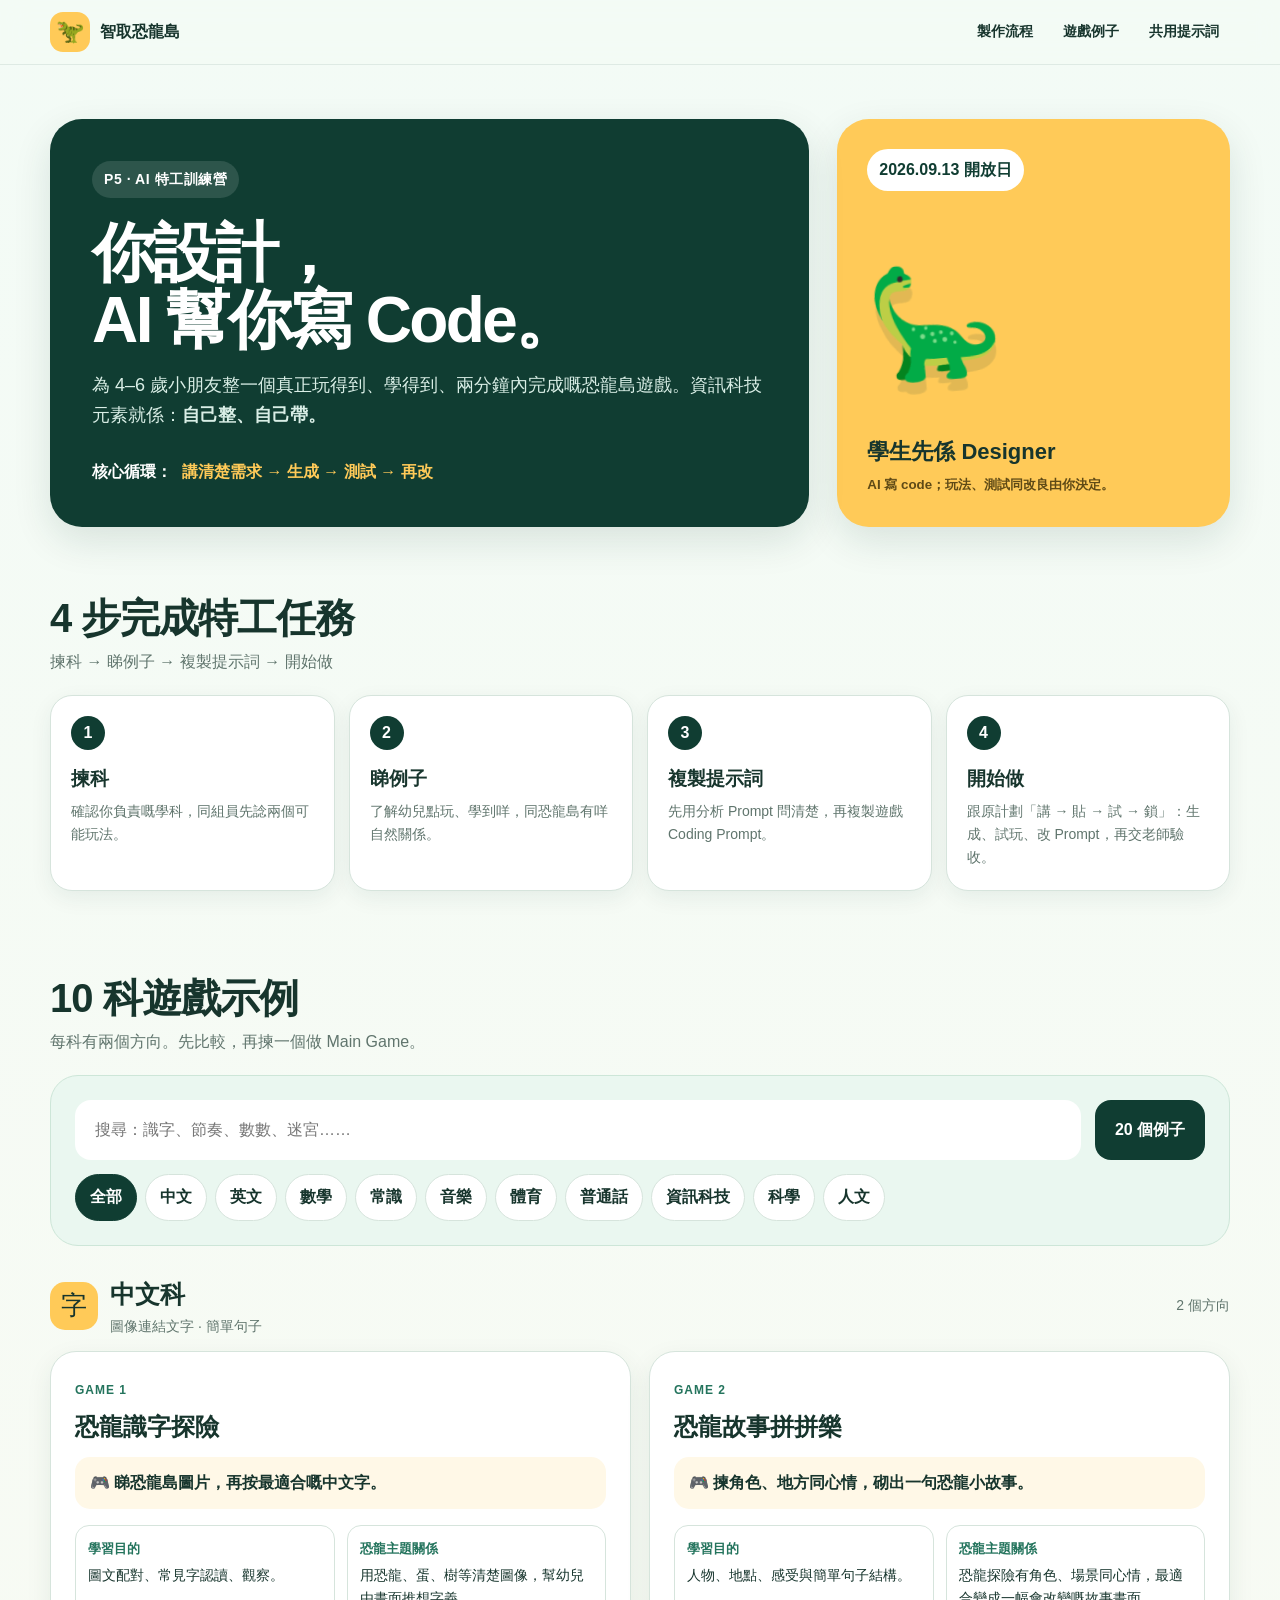
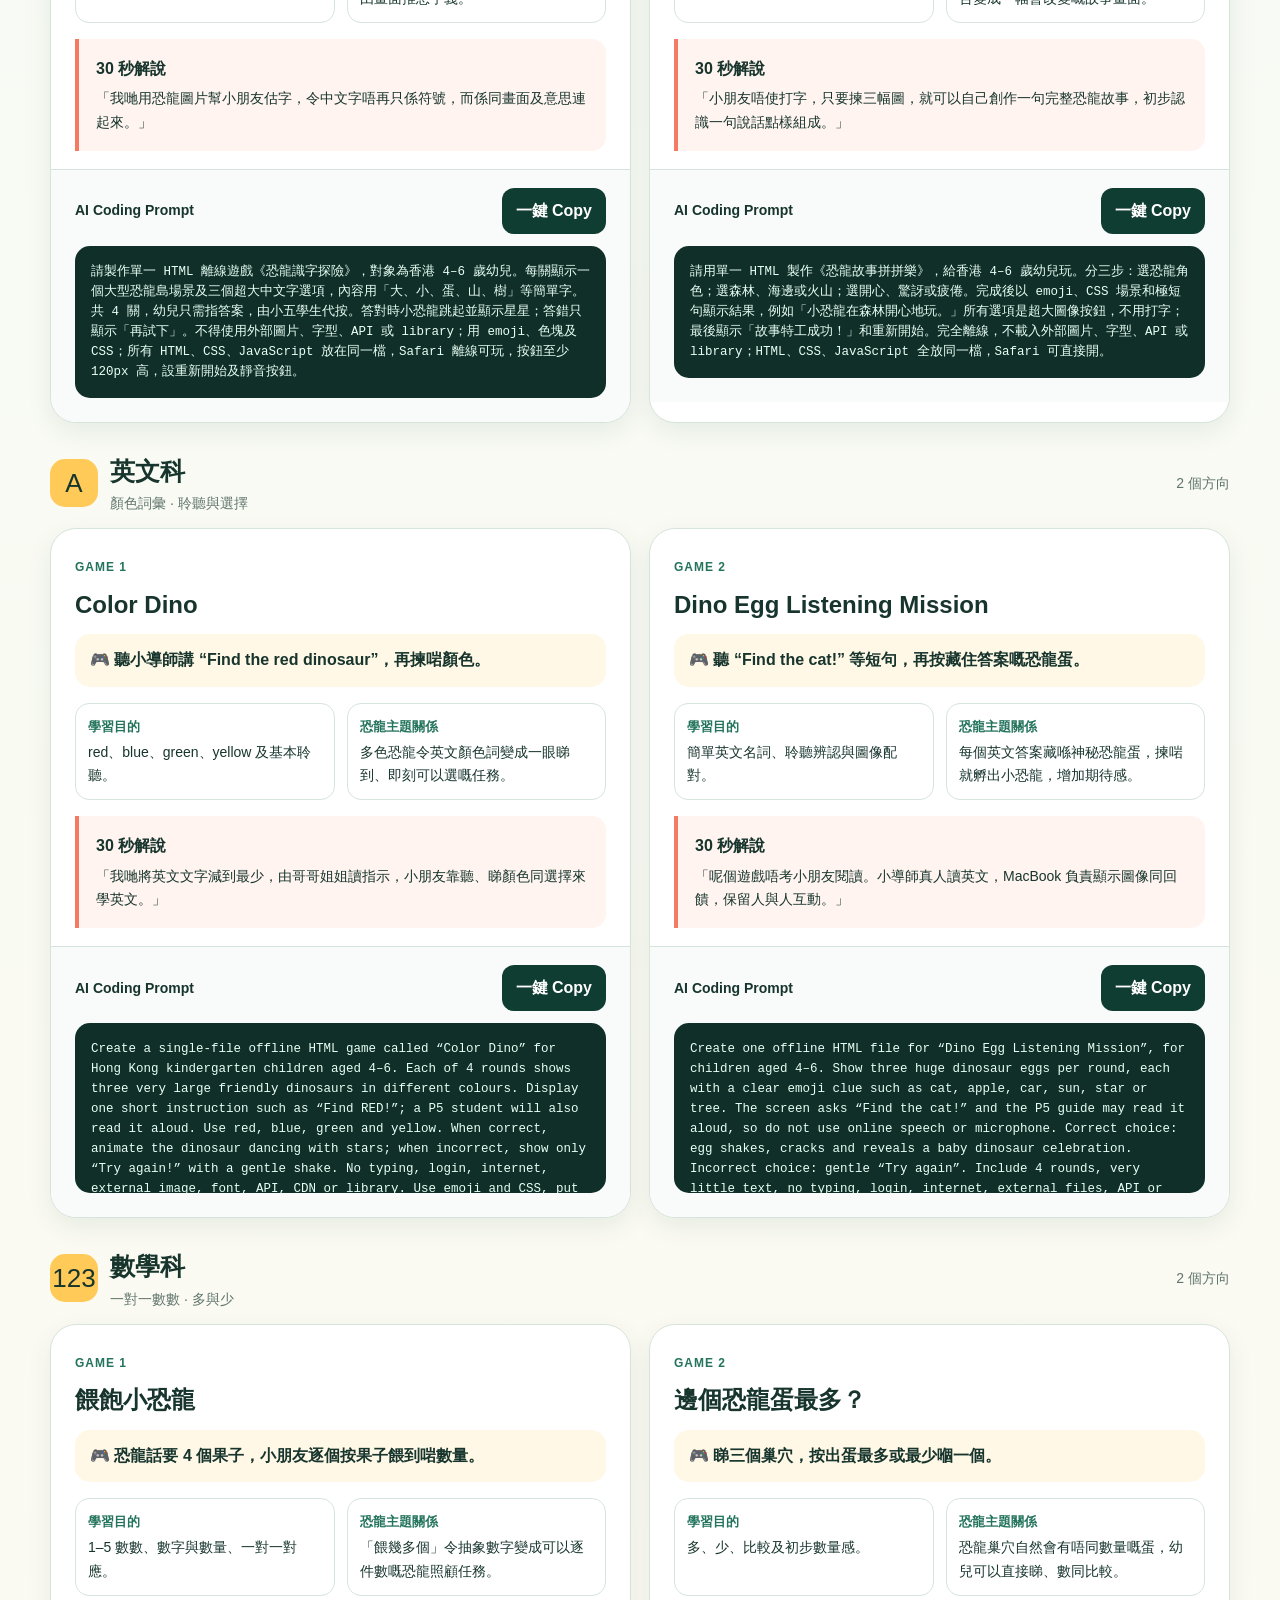
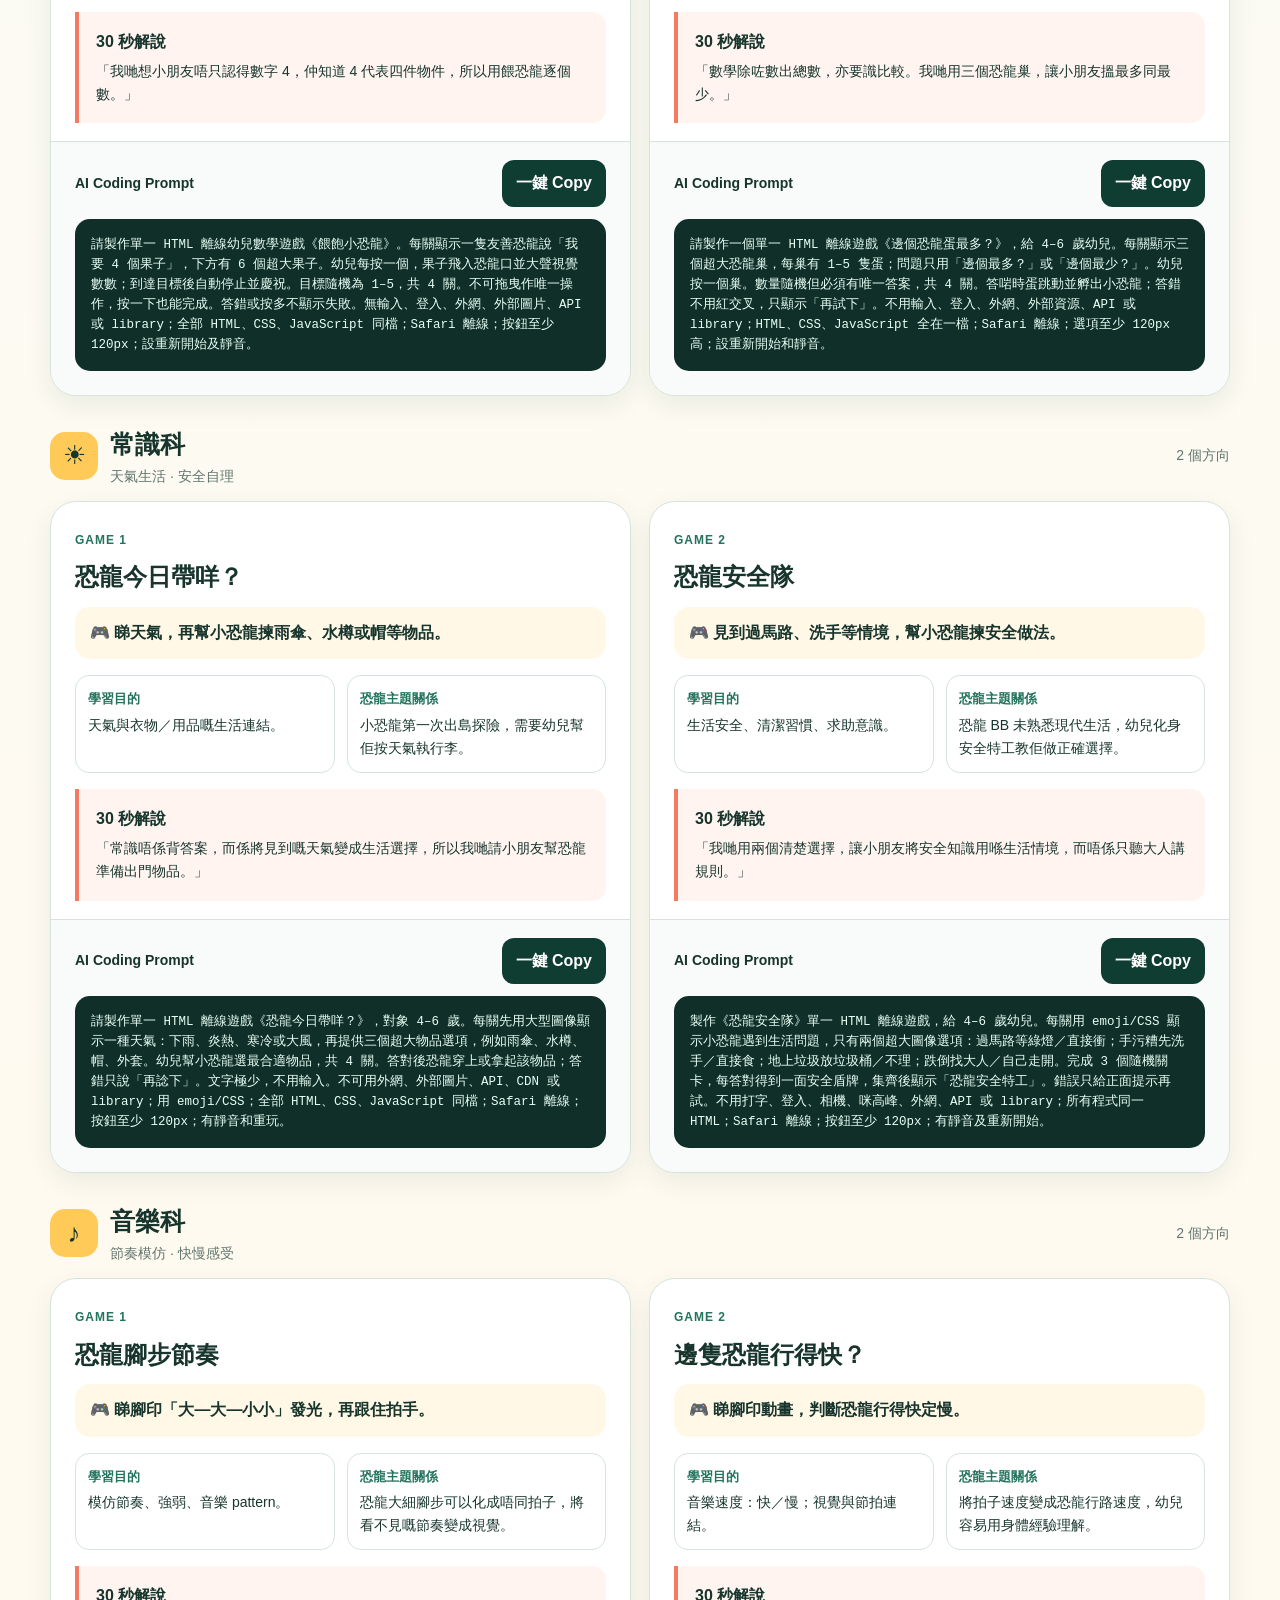
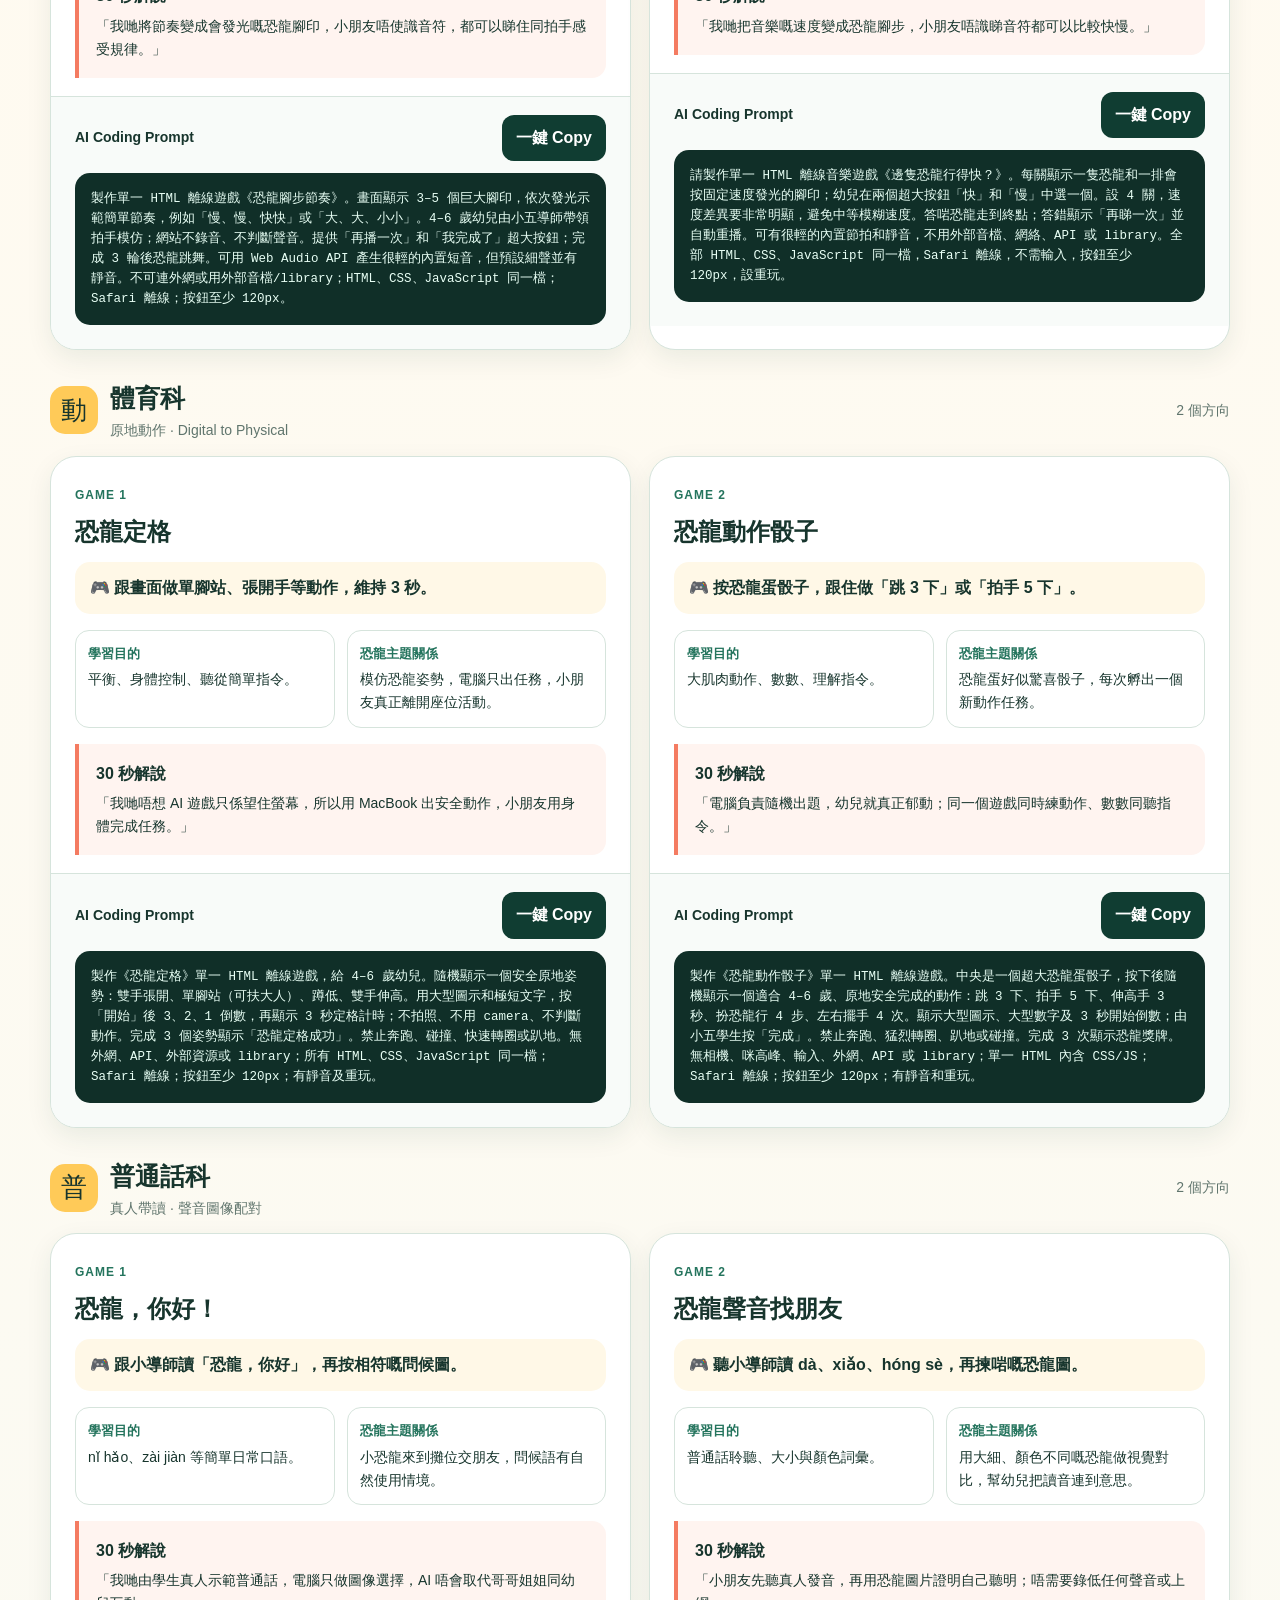
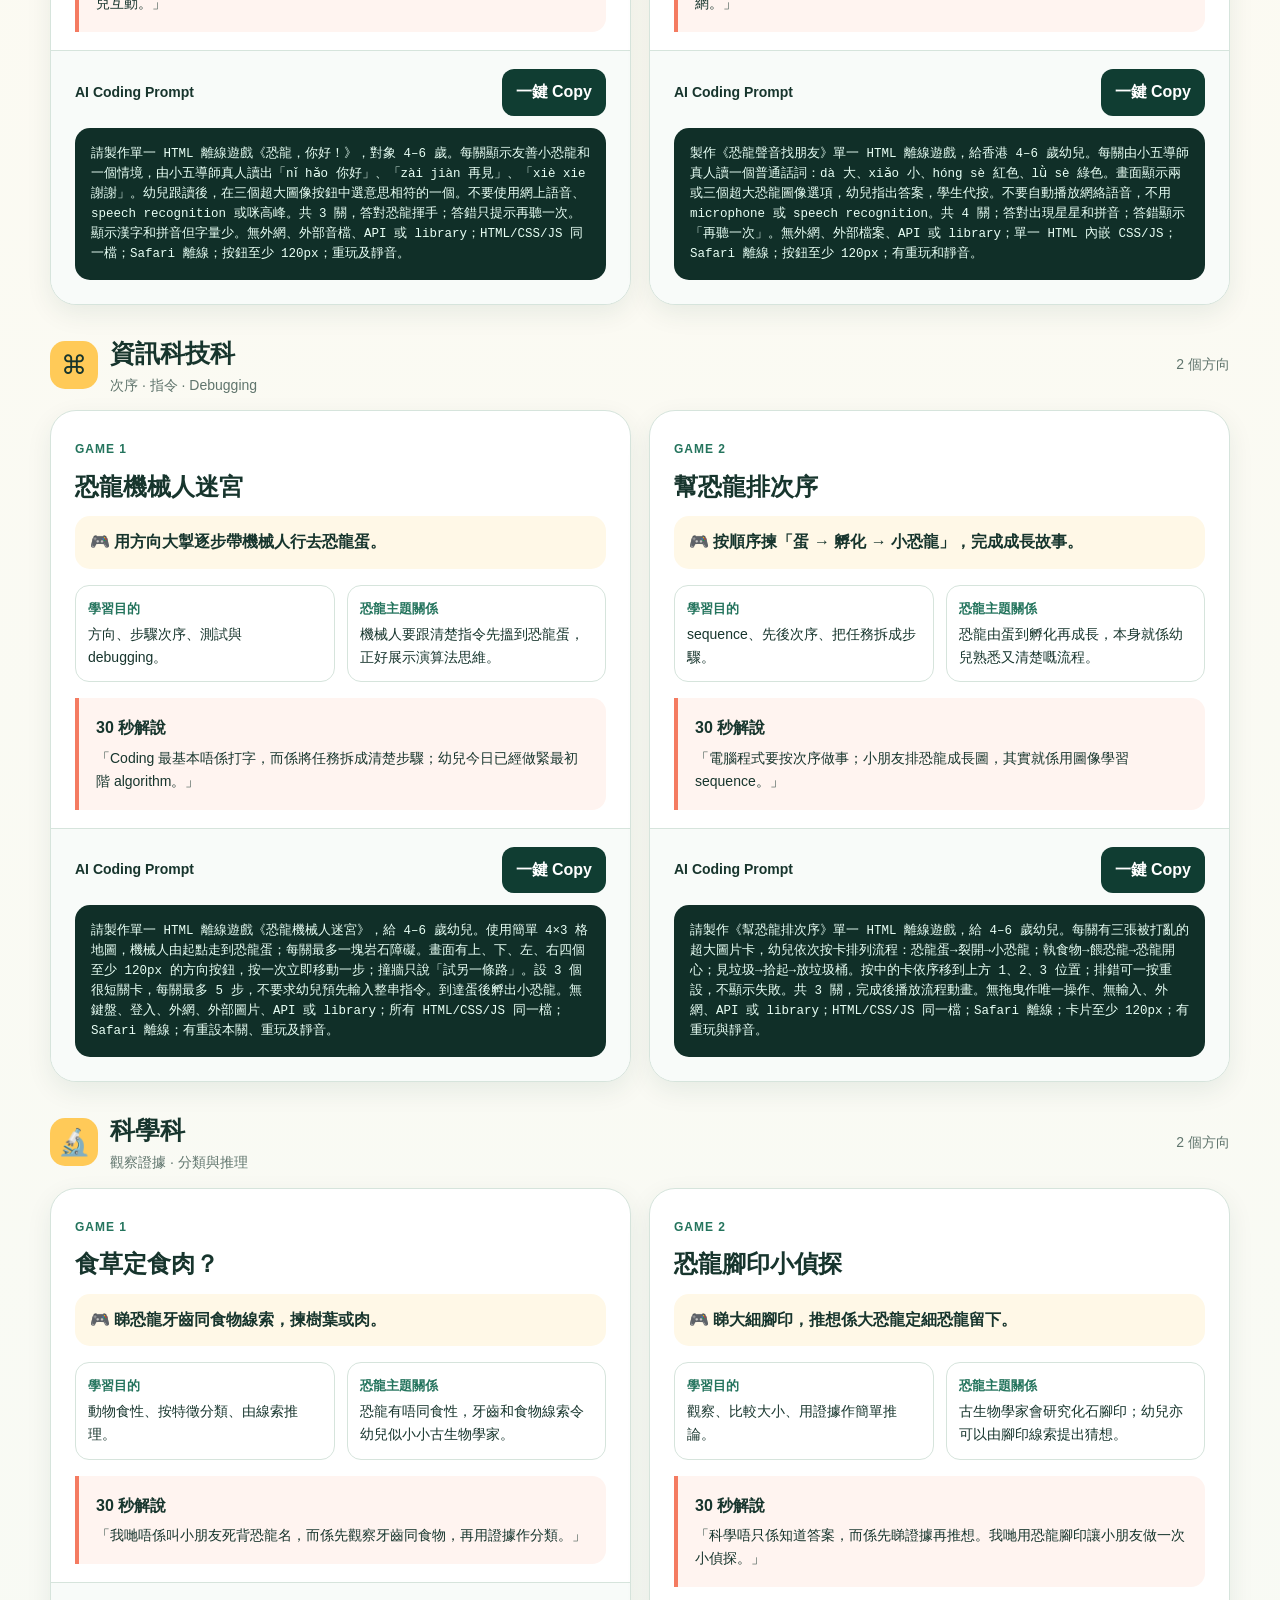
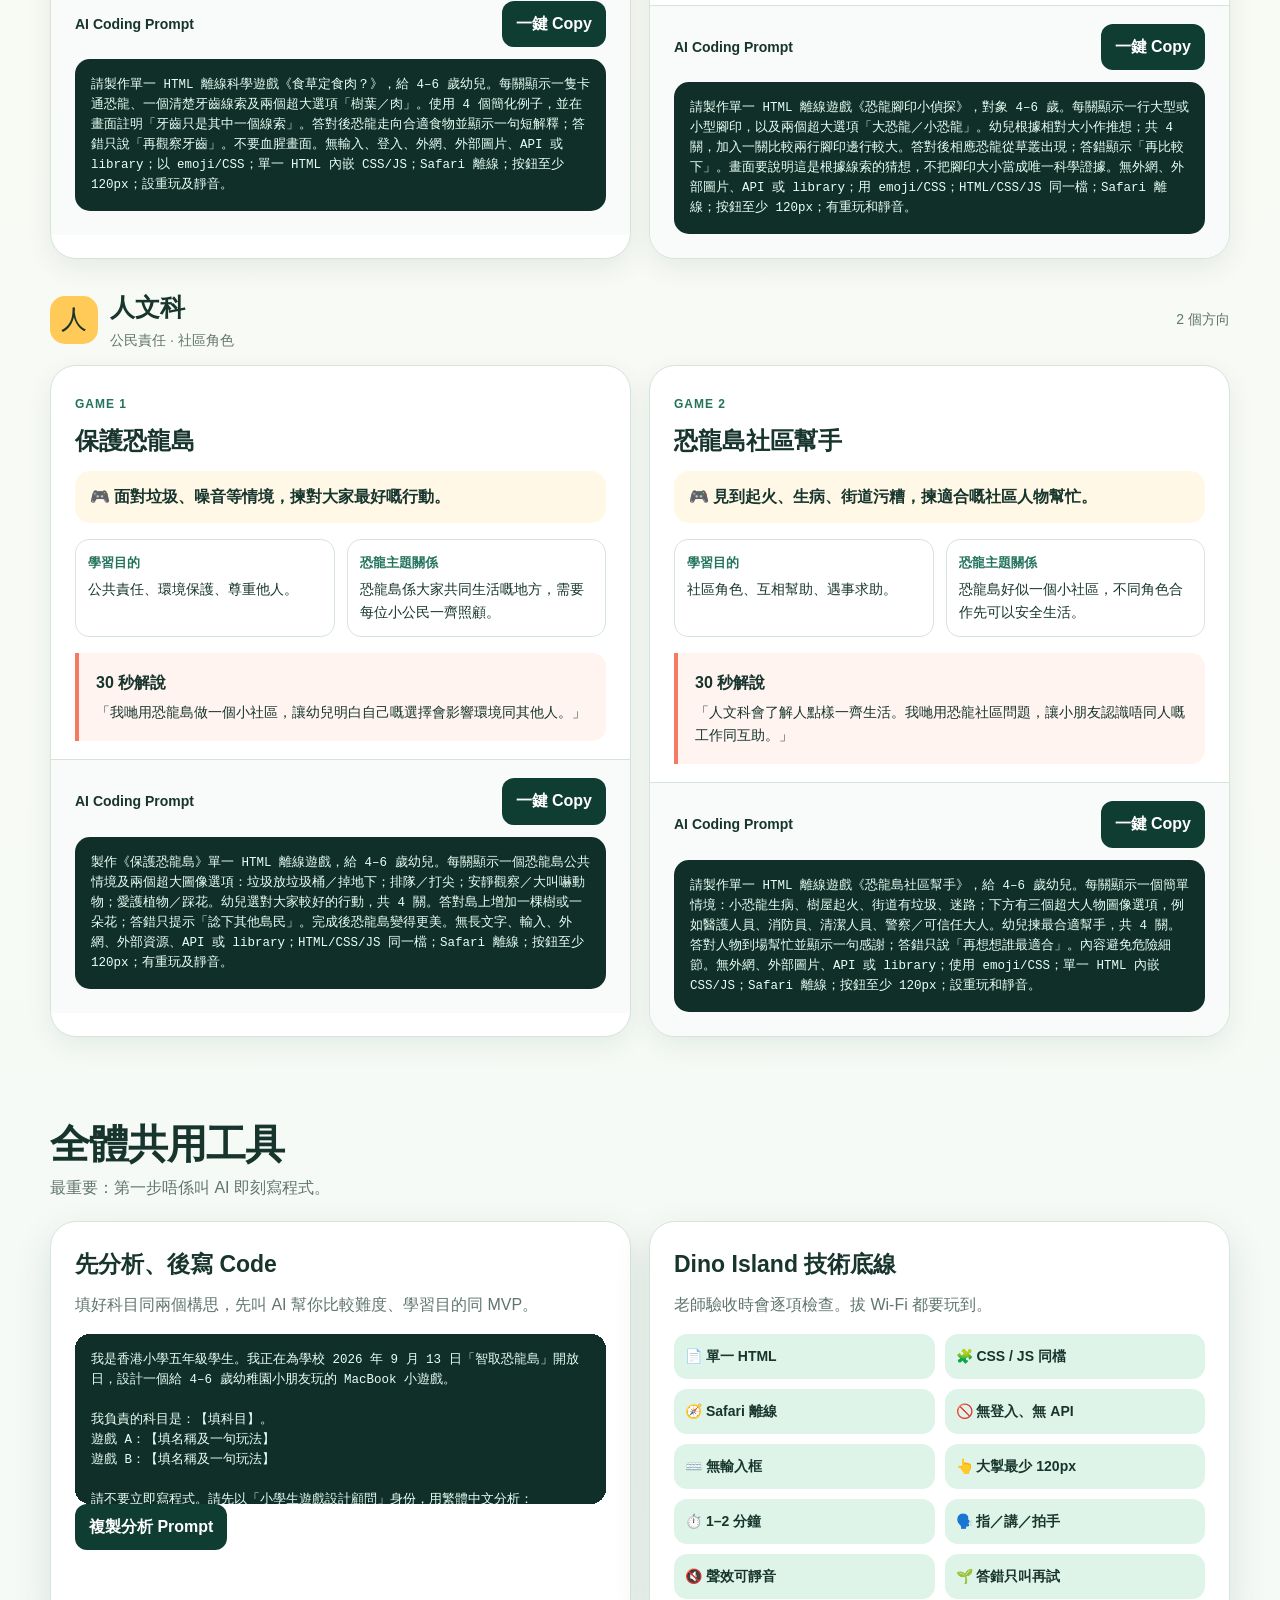
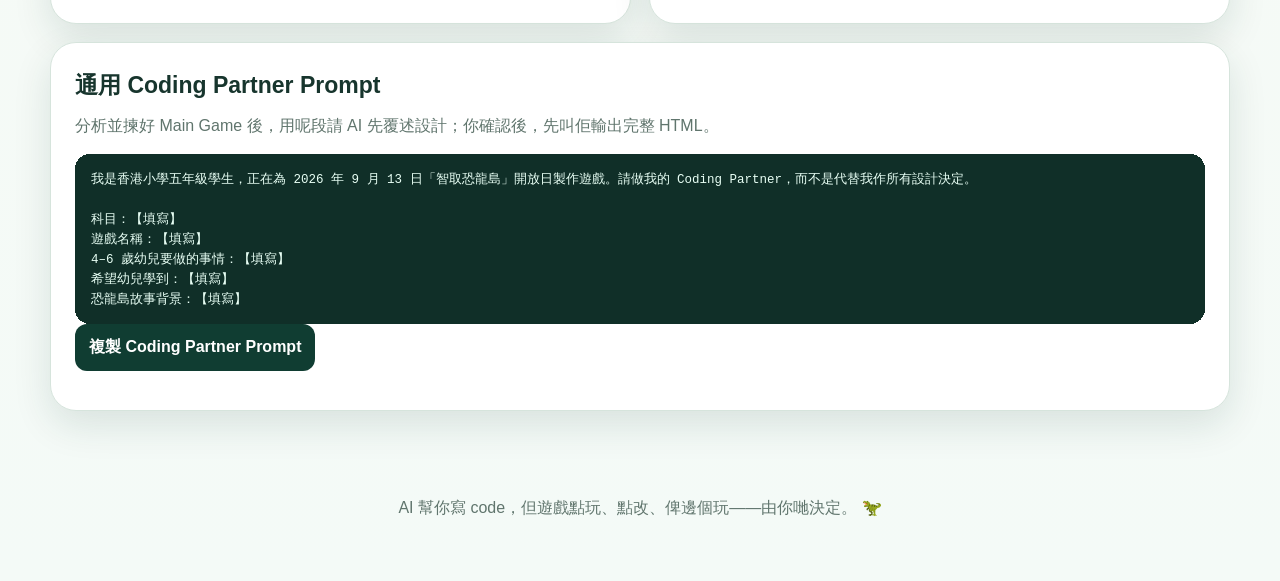
==== index.html @ b1635d0e "Add 智取恐龍島 student AI game design guide Publish the single-file student guide as a static GitHub Page" ====
<!doctype html>
<html lang="zh-Hant">
<head>
  <meta charset="utf-8">
  <meta name="viewport" content="width=device-width,initial-scale=1">
  <meta name="theme-color" content="#103d32">
  <title>智取恐龍島｜學生 AI 遊戲設計指南</title>
  <style>
    :root{--ink:#17352d;--muted:#60756d;--forest:#103d32;--leaf:#24745d;--mint:#dff4e9;--sand:#fff8e7;--sun:#ffca58;--coral:#f47b61;--line:#d6e4dc;--white:#fff;--shadow:0 14px 38px rgba(16,61,50,.12);--r:22px}
    *{box-sizing:border-box}html{scroll-behavior:smooth}body{margin:0;background:linear-gradient(180deg,#f3fbf6 0,#fffaf0 45%,#f4faf7 100%);color:var(--ink);font-family:-apple-system,BlinkMacSystemFont,"PingFang TC","Noto Sans TC","Microsoft JhengHei",sans-serif;line-height:1.65}button,input{font:inherit}button{cursor:pointer}.wrap{width:min(1180px,calc(100% - 36px));margin:auto}
    .topbar{position:sticky;top:0;z-index:20;background:rgba(243,251,246,.9);backdrop-filter:blur(14px);border-bottom:1px solid rgba(16,61,50,.09)}.topbar .wrap{display:flex;align-items:center;justify-content:space-between;gap:18px;min-height:64px}.brand{display:flex;align-items:center;gap:10px;font-weight:900}.brand-mark{display:grid;place-items:center;width:40px;height:40px;border-radius:13px;background:var(--sun);font-size:23px}.mini-nav{display:flex;gap:8px}.mini-nav a{color:var(--ink);text-decoration:none;padding:8px 11px;border-radius:99px;font-size:14px;font-weight:700}.mini-nav a:hover{background:var(--mint)}
    .hero{padding:54px 0 26px}.hero-grid{display:grid;grid-template-columns:1.45fr .75fr;gap:28px;align-items:stretch}.hero-main{position:relative;overflow:hidden;background:var(--forest);color:white;border-radius:32px;padding:42px;box-shadow:var(--shadow)}.eyebrow{display:inline-flex;gap:8px;align-items:center;padding:7px 12px;border-radius:99px;background:rgba(255,255,255,.12);font-size:14px;font-weight:800;letter-spacing:.04em}.hero h1{font-size:clamp(34px,6vw,64px);line-height:1.04;margin:22px 0 18px;letter-spacing:-.04em}.hero p{font-size:18px;max-width:700px;color:#d9eee6;margin:0}.hero-note{display:flex;gap:10px;align-items:center;margin-top:28px;color:white;font-weight:800}.hero-note b{color:var(--sun)}.hero-art{background:var(--sun);border-radius:32px;padding:30px;display:flex;flex-direction:column;justify-content:space-between;box-shadow:var(--shadow);min-height:300px}.hero-art .dino{font-size:108px;line-height:1;filter:drop-shadow(0 12px 0 rgba(16,61,50,.12));transform:rotate(-5deg)}.hero-art strong{font-size:22px}.hero-art small{font-weight:700;color:#5f4a16}.date-pill{align-self:flex-start;background:white;border-radius:99px;padding:8px 12px;font-weight:900;color:var(--forest)}
    .section{padding:42px 0}.section-head{display:flex;align-items:end;justify-content:space-between;gap:18px;margin-bottom:20px}.section h2{font-size:clamp(27px,4vw,40px);line-height:1.15;margin:0;letter-spacing:-.025em}.section-lead{margin:8px 0 0;color:var(--muted)}
    .flow{display:grid;grid-template-columns:repeat(4,1fr);gap:14px}.step{background:white;border:1px solid var(--line);border-radius:var(--r);padding:20px;box-shadow:0 7px 22px rgba(16,61,50,.07)}.step-num{display:inline-grid;place-items:center;width:34px;height:34px;border-radius:50%;background:var(--forest);color:white;font-weight:900}.step h3{margin:14px 0 5px}.step p{margin:0;color:var(--muted);font-size:14px}
    .toolbox{background:#eaf7f0;border:1px solid #cde6d8;border-radius:28px;padding:24px}.filters{display:grid;grid-template-columns:1fr auto;gap:14px}.search{width:100%;border:2px solid transparent;background:white;border-radius:16px;padding:15px 18px;color:var(--ink);outline:none}.search:focus{border-color:var(--leaf)}.filter-row{display:flex;gap:8px;flex-wrap:wrap;margin-top:14px}.filter{border:1px solid var(--line);background:white;color:var(--ink);border-radius:99px;padding:9px 14px;font-weight:800}.filter.active{background:var(--forest);border-color:var(--forest);color:white}.count{display:grid;place-items:center;min-width:110px;border-radius:16px;background:var(--forest);color:white;font-weight:900}
    .subject{margin-top:28px;scroll-margin-top:92px}.subject-head{display:flex;align-items:center;justify-content:space-between;margin-bottom:13px}.subject-title{display:flex;align-items:center;gap:12px}.subject-icon{width:48px;height:48px;display:grid;place-items:center;border-radius:15px;background:var(--sun);font-size:26px}.subject h3{font-size:25px;margin:0}.subject-tag{color:var(--muted);font-size:14px}.game-grid{display:grid;grid-template-columns:repeat(2,minmax(0,1fr));gap:18px}.game-card{background:white;border:1px solid var(--line);border-radius:26px;overflow:hidden;box-shadow:0 9px 26px rgba(16,61,50,.08)}.game-top{padding:24px 24px 16px}.game-no{font-size:12px;font-weight:900;color:var(--leaf);letter-spacing:.08em}.game-card h4{font-size:24px;margin:5px 0 10px}.playline{padding:13px 15px;background:var(--sand);border-radius:15px;font-weight:750}.detail-grid{display:grid;grid-template-columns:1fr 1fr;gap:12px;margin-top:16px}.detail{padding:12px;border:1px solid var(--line);border-radius:14px}.detail b{display:block;font-size:13px;color:var(--leaf);margin-bottom:4px}.detail p{margin:0;font-size:14px}.pitch{margin:0 24px 18px;padding:17px;border-left:4px solid var(--coral);background:#fff4f0;border-radius:0 14px 14px 0}.pitch b{display:block;margin-bottom:5px}.pitch p{margin:0;font-size:14px}.prompt-wrap{border-top:1px solid var(--line);background:#f8fbf9;padding:18px 24px 24px}.prompt-head{display:flex;align-items:center;justify-content:space-between;gap:12px}.prompt-head b{font-size:14px}.copy{border:0;background:var(--forest);color:white;border-radius:12px;padding:10px 14px;font-weight:900}.copy:hover{background:var(--leaf)}.prompt{white-space:pre-wrap;margin:12px 0 0;max-height:170px;overflow:auto;background:#102f28;color:#e8fff5;border-radius:15px;padding:16px;font-family:ui-monospace,SFMono-Regular,Menlo,monospace;font-size:12.5px;line-height:1.6}
    .shared{display:grid;grid-template-columns:1fr 1fr;gap:18px}.shared-card{background:white;border:1px solid var(--line);border-radius:26px;padding:24px;box-shadow:var(--shadow)}.shared-card.wide{grid-column:1/-1}.shared-card h3{font-size:23px;margin:0 0 8px}.shared-card>p{color:var(--muted);margin:0 0 15px}.specs{display:grid;grid-template-columns:repeat(2,1fr);gap:10px}.spec{background:var(--mint);border-radius:13px;padding:11px;font-size:14px;font-weight:750}.footer{padding:42px 0 60px;text-align:center;color:var(--muted)}.empty{display:none;text-align:center;padding:45px;background:white;border-radius:22px;margin-top:22px}.toast{position:fixed;right:20px;bottom:20px;background:var(--forest);color:white;padding:13px 18px;border-radius:14px;font-weight:900;box-shadow:var(--shadow);transform:translateY(90px);opacity:0;transition:.25s;z-index:50}.toast.show{transform:none;opacity:1}.skip{position:absolute;left:-999px}.skip:focus{left:10px;top:10px;background:white;padding:10px;z-index:99}
    @media(max-width:820px){.mini-nav{display:none}.hero-grid,.shared{grid-template-columns:1fr}.hero-art{min-height:230px}.flow{grid-template-columns:repeat(2,1fr)}.game-grid{grid-template-columns:1fr}.filters{grid-template-columns:1fr}.count{min-height:48px}.hero-main{padding:30px}.detail-grid{grid-template-columns:1fr}}
    @media(max-width:500px){.wrap{width:min(100% - 22px,1180px)}.hero{padding-top:24px}.flow{grid-template-columns:1fr}.hero-art{display:none}.specs{grid-template-columns:1fr}.game-top,.prompt-wrap{padding-left:18px;padding-right:18px}.pitch{margin-left:18px;margin-right:18px}}
    @media print{.topbar,.filters,.copy,.toast{display:none!important}.hero{padding-top:10px}.hero-main{background:white;color:var(--ink);box-shadow:none;border:2px solid var(--forest)}.hero p{color:var(--ink)}.game-card,.shared-card{break-inside:avoid;box-shadow:none}.prompt{max-height:none;color:#111;background:#f3f3f3}}
  </style>
</head>
<body>
  <a class="skip" href="#subjects">跳到科目</a>
  <header class="topbar"><div class="wrap"><div class="brand"><span class="brand-mark">🦖</span><span>智取恐龍島</span></div><nav class="mini-nav" aria-label="頁面導覽"><a href="#flow">製作流程</a><a href="#subjects">遊戲例子</a><a href="#prompts">共用提示詞</a></nav></div></header>
  <main>
    <section class="hero"><div class="wrap hero-grid"><div class="hero-main"><span class="eyebrow">P5 · AI 特工訓練營</span><h1>你設計，<br>AI 幫你寫 Code。</h1><p>為 4–6 歲小朋友整一個真正玩得到、學得到、兩分鐘內完成嘅恐龍島遊戲。資訊科技元素就係：<strong>自己整、自己帶。</strong></p><div class="hero-note">核心循環：<b>講清楚需求 → 生成 → 測試 → 再改</b></div></div><aside class="hero-art"><span class="date-pill">2026.09.13 開放日</span><div class="dino" aria-hidden="true">🦕</div><div><strong>學生先係 Designer</strong><br><small>AI 寫 code；玩法、測試同改良由你決定。</small></div></aside></div></section>
    <section class="section" id="flow"><div class="wrap"><div class="section-head"><div><h2>4 步完成特工任務</h2><p class="section-lead">揀科 → 睇例子 → 複製提示詞 → 開始做</p></div></div><div class="flow"><article class="step"><span class="step-num">1</span><h3>揀科</h3><p>確認你負責嘅學科，同組員先諗兩個可能玩法。</p></article><article class="step"><span class="step-num">2</span><h3>睇例子</h3><p>了解幼兒點玩、學到咩，同恐龍島有咩自然關係。</p></article><article class="step"><span class="step-num">3</span><h3>複製提示詞</h3><p>先用分析 Prompt 問清楚，再複製遊戲 Coding Prompt。</p></article><article class="step"><span class="step-num">4</span><h3>開始做</h3><p>跟原計劃「講 → 貼 → 試 → 鎖」：生成、試玩、改 Prompt，再交老師驗收。</p></article></div></div></section>
    <section class="section" id="subjects"><div class="wrap"><div class="section-head"><div><h2>10 科遊戲示例</h2><p class="section-lead">每科有兩個方向。先比較，再揀一個做 Main Game。</p></div></div><div class="toolbox"><div class="filters"><label><span class="skip">搜尋遊戲</span><input id="search" class="search" type="search" placeholder="搜尋：識字、節奏、數數、迷宮……"></label><div class="count" id="count">2 個例子</div></div><div class="filter-row" id="filters"><button class="filter active" data-subject="all">全部</button><button class="filter" data-subject="中文">中文</button><button class="filter" data-subject="英文">英文</button><button class="filter" data-subject="數學">數學</button><button class="filter" data-subject="常識">常識</button><button class="filter" data-subject="音樂">音樂</button><button class="filter" data-subject="體育">體育</button><button class="filter" data-subject="普通話">普通話</button><button class="filter" data-subject="資訊科技">資訊科技</button><button class="filter" data-subject="科學">科學</button><button class="filter" data-subject="人文">人文</button></div></div><div id="subjectList"></div><div class="empty" id="empty">搵唔到相符遊戲，試下另一個關鍵字。</div></div></section>
    <section class="section" id="prompts"><div class="wrap"><div class="section-head"><div><h2>全體共用工具</h2><p class="section-lead">最重要：第一步唔係叫 AI 即刻寫程式。</p></div></div><div class="shared"><article class="shared-card"><h3>先分析、後寫 Code</h3><p>填好科目同兩個構思，先叫 AI 幫你比較難度、學習目的同 MVP。</p><div class="prompt" id="analysisPrompt">我是香港小學五年級學生。我正在為學校 2026 年 9 月 13 日「智取恐龍島」開放日，設計一個給 4–6 歲幼稚園小朋友玩的 MacBook 小遊戲。

我負責的科目是：【填科目】。
遊戲 A：【填名稱及一句玩法】
遊戲 B：【填名稱及一句玩法】

請不要立即寫程式。請先以「小學生遊戲設計顧問」身份，用繁體中文分析：
1. 每個遊戲想讓幼兒學到甚麼？
2. 幼兒能否在 10 秒內明白玩法？
3. 與恐龍島主題的關係是否自然？
4. 哪些地方可能太難或不安全？
5. 如何縮短至 1–2 分鐘，只用指、按、拖、講或拍手？
6. 可以加入甚麼正面動畫回饋？
7. 比較 A 和 B，建議先做哪個，並說明原因。
8. 為建議方案列出第一版 MVP 功能清單。

請先等我確認，再討論 Coding Prompt。</div><p><button class="copy" data-copy="analysisPrompt">複製分析 Prompt</button></p></article><article class="shared-card"><h3>Dino Island 技術底線</h3><p>老師驗收時會逐項檢查。拔 Wi‑Fi 都要玩到。</p><div class="specs"><div class="spec">📄 單一 HTML</div><div class="spec">🧩 CSS / JS 同檔</div><div class="spec">🧭 Safari 離線</div><div class="spec">🚫 無登入、無 API</div><div class="spec">⌨️ 無輸入框</div><div class="spec">👆 大掣最少 120px</div><div class="spec">⏱️ 1–2 分鐘</div><div class="spec">🗣️ 指／講／拍手</div><div class="spec">🔇 聲效可靜音</div><div class="spec">🌱 答錯只叫再試</div></div></article><article class="shared-card wide"><h3>通用 Coding Partner Prompt</h3><p>分析並揀好 Main Game 後，用呢段請 AI 先覆述設計；你確認後，先叫佢輸出完整 HTML。</p><div class="prompt" id="partnerPrompt">我是香港小學五年級學生，正在為 2026 年 9 月 13 日「智取恐龍島」開放日製作遊戲。請做我的 Coding Partner，而不是代替我作所有設計決定。

科目：【填寫】
遊戲名稱：【填寫】
4–6 歲幼兒要做的事情：【填寫】
希望幼兒學到：【填寫】
恐龍島故事背景：【填寫】

技術要求：只製作一個 HTML；CSS 和 JavaScript 全部內嵌；Safari 離線可玩；不使用外網、CDN、API、外部圖片、字型或 library；無登入、無資料收集、無輸入框、無彈出視窗、無 camera、無 microphone；按鈕最少 120px 高；每頁少文字；可愛但不恐怖；1–2 分鐘完成；答錯只給正面提示再試；答對有明顯動畫；設靜音及重新開始；最後顯示「AI 特工成功！」。

現在先不要寫程式。第一個回覆只告訴我：
1. 你理解的玩法；
2. 準備製作哪三個畫面；
3. 玩家每一步做甚麼；
4. 哪些地方可能對幼兒太難；
5. 你建議如何簡化。

等我確認後，我才會叫你輸出完整 HTML。</div><p><button class="copy" data-copy="partnerPrompt">複製 Coding Partner Prompt</button></p></article></div></div></section>
  </main>
  <footer class="footer"><div class="wrap">AI 幫你寫 code，但遊戲點玩、點改、俾邊個玩——由你哋決定。 🦖</div></footer><div class="toast" id="toast" role="status" aria-live="polite">已複製提示詞！</div>
  <script>
    const subjects=[
      {name:'中文',icon:'字',tag:'圖像連結文字 · 簡單句子',games:[
        {title:'恐龍識字探險',play:'睇恐龍島圖片，再按最適合嘅中文字。',learn:'圖文配對、常見字認讀、觀察。',why:'用恐龍、蛋、樹等清楚圖像，幫幼兒由畫面推想字義。',pitch:'我哋用恐龍圖片幫小朋友估字，令中文字唔再只係符號，而係同畫面及意思連起來。',prompt:'請製作單一 HTML 離線遊戲《恐龍識字探險》，對象為香港 4–6 歲幼兒。每關顯示一個大型恐龍島場景及三個超大中文字選項，內容用「大、小、蛋、山、樹」等簡單字。共 4 關，幼兒只需指答案，由小五學生代按。答對時小恐龍跳起並顯示星星；答錯只顯示「再試下」。不得使用外部圖片、字型、API 或 library；用 emoji、色塊及 CSS；所有 HTML、CSS、JavaScript 放在同一檔，Safari 離線可玩，按鈕至少 120px 高，設重新開始及靜音按鈕。'},
        {title:'恐龍故事拼拼樂',play:'揀角色、地方同心情，砌出一句恐龍小故事。',learn:'人物、地點、感受與簡單句子結構。',why:'恐龍探險有角色、場景同心情，最適合變成一幅會改變嘅故事畫面。',pitch:'小朋友唔使打字，只要揀三幅圖，就可以自己創作一句完整恐龍故事，初步認識一句說話點樣組成。',prompt:'請用單一 HTML 製作《恐龍故事拼拼樂》，給香港 4–6 歲幼兒玩。分三步：選恐龍角色；選森林、海邊或火山；選開心、驚訝或疲倦。完成後以 emoji、CSS 場景和極短句顯示結果，例如「小恐龍在森林開心地玩。」所有選項是超大圖像按鈕，不用打字；最後顯示「故事特工成功！」和重新開始。完全離線，不載入外部圖片、字型、API 或 library；HTML、CSS、JavaScript 全放同一檔，Safari 可直接開。'}]},
      {name:'英文',icon:'A',tag:'顏色詞彙 · 聆聽與選擇',games:[
        {title:'Color Dino',play:'聽小導師講 “Find the red dinosaur”，再揀啱顏色。',learn:'red、blue、green、yellow 及基本聆聽。',why:'多色恐龍令英文顏色詞變成一眼睇到、即刻可以選嘅任務。',pitch:'我哋將英文文字減到最少，由哥哥姐姐讀指示，小朋友靠聽、睇顏色同選擇來學英文。',prompt:'Create a single-file offline HTML game called “Color Dino” for Hong Kong kindergarten children aged 4–6. Each of 4 rounds shows three very large friendly dinosaurs in different colours. Display one short instruction such as “Find RED!”; a P5 student will also read it aloud. Use red, blue, green and yellow. When correct, animate the dinosaur dancing with stars; when incorrect, show only “Try again!” with a gentle shake. No typing, login, internet, external image, font, API, CDN or library. Use emoji and CSS, put all HTML, CSS and JavaScript in one file, work offline in Safari, make each choice at least 120px high, and include mute and restart buttons.'},
        {title:'Dino Egg Listening Mission',play:'聽 “Find the cat!” 等短句，再按藏住答案嘅恐龍蛋。',learn:'簡單英文名詞、聆聽辨認與圖像配對。',why:'每個英文答案藏喺神秘恐龍蛋，揀啱就孵出小恐龍，增加期待感。',pitch:'呢個遊戲唔考小朋友閱讀。小導師真人讀英文，MacBook 負責顯示圖像同回饋，保留人與人互動。',prompt:'Create one offline HTML file for “Dino Egg Listening Mission”, for children aged 4–6. Show three huge dinosaur eggs per round, each with a clear emoji clue such as cat, apple, car, sun, star or tree. The screen asks “Find the cat!” and the P5 guide may read it aloud, so do not use online speech or microphone. Correct choice: egg shakes, cracks and reveals a baby dinosaur celebration. Incorrect choice: gentle “Try again”. Include 4 rounds, very little text, no typing, login, internet, external files, API or library. Put HTML, CSS and JavaScript in one file, Safari offline compatible, choices at least 120px high, with mute and restart.'}]},
      {name:'數學',icon:'123',tag:'一對一數數 · 多與少',games:[
        {title:'餵飽小恐龍',play:'恐龍話要 4 個果子，小朋友逐個按果子餵到啱數量。',learn:'1–5 數數、數字與數量、一對一對應。',why:'「餵幾多個」令抽象數字變成可以逐件數嘅恐龍照顧任務。',pitch:'我哋想小朋友唔只認得數字 4，仲知道 4 代表四件物件，所以用餵恐龍逐個數。',prompt:'請製作單一 HTML 離線幼兒數學遊戲《餵飽小恐龍》。每關顯示一隻友善恐龍說「我要 4 個果子」，下方有 6 個超大果子。幼兒每按一個，果子飛入恐龍口並大聲視覺數數；到達目標後自動停止並慶祝。目標隨機為 1–5，共 4 關。不可拖曳作唯一操作，按一下也能完成。答錯或按多不顯示失敗。無輸入、登入、外網、外部圖片、API 或 library；全部 HTML、CSS、JavaScript 同檔；Safari 離線；按鈕至少 120px；設重新開始及靜音。'},
        {title:'邊個恐龍蛋最多？',play:'睇三個巢穴，按出蛋最多或最少嗰一個。',learn:'多、少、比較及初步數量感。',why:'恐龍巢穴自然會有唔同數量嘅蛋，幼兒可以直接睇、數同比較。',pitch:'數學除咗數出總數，亦要識比較。我哋用三個恐龍巢，讓小朋友搵最多同最少。',prompt:'請製作一個單一 HTML 離線遊戲《邊個恐龍蛋最多？》，給 4–6 歲幼兒。每關顯示三個超大恐龍巢，每巢有 1–5 隻蛋；問題只用「邊個最多？」或「邊個最少？」。幼兒按一個巢。數量隨機但必須有唯一答案，共 4 關。答啱時蛋跳動並孵出小恐龍；答錯不用紅交叉，只顯示「再試下」。不用輸入、登入、外網、外部資源、API 或 library；HTML、CSS、JavaScript 全在一檔；Safari 離線；選項至少 120px 高；設重新開始和靜音。'}]},
      {name:'常識',icon:'☀',tag:'天氣生活 · 安全自理',games:[
        {title:'恐龍今日帶咩？',play:'睇天氣，再幫小恐龍揀雨傘、水樽或帽等物品。',learn:'天氣與衣物／用品嘅生活連結。',why:'小恐龍第一次出島探險，需要幼兒幫佢按天氣執行李。',pitch:'常識唔係背答案，而係將見到嘅天氣變成生活選擇，所以我哋請小朋友幫恐龍準備出門物品。',prompt:'請製作單一 HTML 離線遊戲《恐龍今日帶咩？》，對象 4–6 歲。每關先用大型圖像顯示一種天氣：下雨、炎熱、寒冷或大風，再提供三個超大物品選項，例如雨傘、水樽、帽、外套。幼兒幫小恐龍選最合適物品，共 4 關。答對後恐龍穿上或拿起該物品；答錯只說「再諗下」。文字極少，不用輸入。不可用外網、外部圖片、API、CDN 或 library；用 emoji/CSS；全部 HTML、CSS、JavaScript 同檔；Safari 離線；按鈕至少 120px；有靜音和重玩。'},
        {title:'恐龍安全隊',play:'見到過馬路、洗手等情境，幫小恐龍揀安全做法。',learn:'生活安全、清潔習慣、求助意識。',why:'恐龍 BB 未熟悉現代生活，幼兒化身安全特工教佢做正確選擇。',pitch:'我哋用兩個清楚選擇，讓小朋友將安全知識用喺生活情境，而唔係只聽大人講規則。',prompt:'製作《恐龍安全隊》單一 HTML 離線遊戲，給 4–6 歲幼兒。每關用 emoji/CSS 顯示小恐龍遇到生活問題，只有兩個超大圖像選項：過馬路等綠燈／直接衝；手污糟先洗手／直接食；地上垃圾放垃圾桶／不理；跌倒找大人／自己走開。完成 3 個隨機關卡，每答對得到一面安全盾牌，集齊後顯示「恐龍安全特工」。錯誤只給正面提示再試。不用打字、登入、相機、咪高峰、外網、API 或 library；所有程式同一 HTML；Safari 離線；按鈕至少 120px；有靜音及重新開始。'}]},
      {name:'音樂',icon:'♪',tag:'節奏模仿 · 快慢感受',games:[
        {title:'恐龍腳步節奏',play:'睇腳印「大—大—小小」發光，再跟住拍手。',learn:'模仿節奏、強弱、音樂 pattern。',why:'恐龍大細腳步可以化成唔同拍子，將看不見嘅節奏變成視覺。',pitch:'我哋將節奏變成會發光嘅恐龍腳印，小朋友唔使識音符，都可以睇住同拍手感受規律。',prompt:'製作單一 HTML 離線遊戲《恐龍腳步節奏》。畫面顯示 3–5 個巨大腳印，依次發光示範簡單節奏，例如「慢、慢、快快」或「大、大、小小」。4–6 歲幼兒由小五導師帶領拍手模仿；網站不錄音、不判斷聲音。提供「再播一次」和「我完成了」超大按鈕；完成 3 輪後恐龍跳舞。可用 Web Audio API 產生很輕的內置短音，但預設細聲並有靜音。不可連外網或用外部音檔/library；HTML、CSS、JavaScript 同一檔；Safari 離線；按鈕至少 120px。'},
        {title:'邊隻恐龍行得快？',play:'睇腳印動畫，判斷恐龍行得快定慢。',learn:'音樂速度：快／慢；視覺與節拍連結。',why:'將拍子速度變成恐龍行路速度，幼兒容易用身體經驗理解。',pitch:'我哋把音樂嘅速度變成恐龍腳步，小朋友唔識睇音符都可以比較快慢。',prompt:'請製作單一 HTML 離線音樂遊戲《邊隻恐龍行得快？》。每關顯示一隻恐龍和一排會按固定速度發光的腳印；幼兒在兩個超大按鈕「快」和「慢」中選一個。設 4 關，速度差異要非常明顯，避免中等模糊速度。答啱恐龍走到終點；答錯顯示「再睇一次」並自動重播。可有很輕的內置節拍和靜音，不用外部音檔、網絡、API 或 library。全部 HTML、CSS、JavaScript 同一檔，Safari 離線，不需輸入，按鈕至少 120px，設重玩。'}]},
      {name:'體育',icon:'動',tag:'原地動作 · Digital to Physical',games:[
        {title:'恐龍定格',play:'跟畫面做單腳站、張開手等動作，維持 3 秒。',learn:'平衡、身體控制、聽從簡單指令。',why:'模仿恐龍姿勢，電腦只出任務，小朋友真正離開座位活動。',pitch:'我哋唔想 AI 遊戲只係望住螢幕，所以用 MacBook 出安全動作，小朋友用身體完成任務。',prompt:'製作《恐龍定格》單一 HTML 離線遊戲，給 4–6 歲幼兒。隨機顯示一個安全原地姿勢：雙手張開、單腳站（可扶大人）、蹲低、雙手伸高。用大型圖示和極短文字，按「開始」後 3、2、1 倒數，再顯示 3 秒定格計時；不拍照、不用 camera、不判斷動作。完成 3 個姿勢顯示「恐龍定格成功」。禁止奔跑、碰撞、快速轉圈或趴地。無外網、API、外部資源或 library；所有 HTML、CSS、JavaScript 同一檔；Safari 離線；按鈕至少 120px；有靜音及重玩。'},
        {title:'恐龍動作骰子',play:'按恐龍蛋骰子，跟住做「跳 3 下」或「拍手 5 下」。',learn:'大肌肉動作、數數、理解指令。',why:'恐龍蛋好似驚喜骰子，每次孵出一個新動作任務。',pitch:'電腦負責隨機出題，幼兒就真正郁動；同一個遊戲同時練動作、數數同聽指令。',prompt:'製作《恐龍動作骰子》單一 HTML 離線遊戲。中央是一個超大恐龍蛋骰子，按下後隨機顯示一個適合 4–6 歲、原地安全完成的動作：跳 3 下、拍手 5 下、伸高手 3 秒、扮恐龍行 4 步、左右擺手 4 次。顯示大型圖示、大型數字及 3 秒開始倒數；由小五學生按「完成」。禁止奔跑、猛烈轉圈、趴地或碰撞。完成 3 次顯示恐龍獎牌。無相機、咪高峰、輸入、外網、API 或 library；單一 HTML 內含 CSS/JS；Safari 離線；按鈕至少 120px；有靜音和重玩。'}]},
      {name:'普通話',icon:'普',tag:'真人帶讀 · 聲音圖像配對',games:[
        {title:'恐龍，你好！',play:'跟小導師讀「恐龍，你好」，再按相符嘅問候圖。',learn:'nǐ hǎo、zài jiàn 等簡單日常口語。',why:'小恐龍來到攤位交朋友，問候語有自然使用情境。',pitch:'我哋由學生真人示範普通話，電腦只做圖像選擇，AI 唔會取代哥哥姐姐同幼兒互動。',prompt:'請製作單一 HTML 離線遊戲《恐龍，你好！》，對象 4–6 歲。每關顯示友善小恐龍和一個情境，由小五導師真人讀出「nǐ hǎo 你好」、「zài jiàn 再見」、「xiè xie 謝謝」。幼兒跟讀後，在三個超大圖像按鈕中選意思相符的一個。不要使用網上語音、speech recognition 或咪高峰。共 3 關，答對恐龍揮手；答錯只提示再聽一次。顯示漢字和拼音但字量少。無外網、外部音檔、API 或 library；HTML/CSS/JS 同一檔；Safari 離線；按鈕至少 120px；重玩及靜音。'},
        {title:'恐龍聲音找朋友',play:'聽小導師讀 dà、xiǎo、hóng sè，再揀啱嘅恐龍圖。',learn:'普通話聆聽、大小與顏色詞彙。',why:'用大細、顏色不同嘅恐龍做視覺對比，幫幼兒把讀音連到意思。',pitch:'小朋友先聽真人發音，再用恐龍圖片證明自己聽明；唔需要錄低任何聲音或上網。',prompt:'製作《恐龍聲音找朋友》單一 HTML 離線遊戲，給香港 4–6 歲幼兒。每關由小五導師真人讀一個普通話詞：dà 大、xiǎo 小、hóng sè 紅色、lǜ sè 綠色。畫面顯示兩或三個超大恐龍圖像選項，幼兒指出答案，學生代按。不要自動播放網絡語音，不用 microphone 或 speech recognition。共 4 關；答對出現星星和拼音；答錯顯示「再聽一次」。無外網、外部檔案、API 或 library；單一 HTML 內嵌 CSS/JS；Safari 離線；按鈕至少 120px；有重玩和靜音。'}]},
      {name:'資訊科技',icon:'⌘',tag:'次序 · 指令 · Debugging',games:[
        {title:'恐龍機械人迷宮',play:'用方向大掣逐步帶機械人行去恐龍蛋。',learn:'方向、步驟次序、測試與 debugging。',why:'機械人要跟清楚指令先搵到恐龍蛋，正好展示演算法思維。',pitch:'Coding 最基本唔係打字，而係將任務拆成清楚步驟；幼兒今日已經做緊最初階 algorithm。',prompt:'請製作單一 HTML 離線遊戲《恐龍機械人迷宮》，給 4–6 歲幼兒。使用簡單 4×3 格地圖，機械人由起點走到恐龍蛋；每關最多一塊岩石障礙。畫面有上、下、左、右四個至少 120px 的方向按鈕，按一次立即移動一步；撞牆只說「試另一條路」。設 3 個很短關卡，每關最多 5 步，不要求幼兒預先輸入整串指令。到達蛋後孵出小恐龍。無鍵盤、登入、外網、外部圖片、API 或 library；所有 HTML/CSS/JS 同一檔；Safari 離線；有重設本關、重玩及靜音。'},
        {title:'幫恐龍排次序',play:'按順序揀「蛋 → 孵化 → 小恐龍」，完成成長故事。',learn:'sequence、先後次序、把任務拆成步驟。',why:'恐龍由蛋到孵化再成長，本身就係幼兒熟悉又清楚嘅流程。',pitch:'電腦程式要按次序做事；小朋友排恐龍成長圖，其實就係用圖像學習 sequence。',prompt:'請製作《幫恐龍排次序》單一 HTML 離線遊戲，給 4–6 歲幼兒。每關有三張被打亂的超大圖片卡，幼兒依次按卡排列流程：恐龍蛋→裂開→小恐龍；執食物→餵恐龍→恐龍開心；見垃圾→拾起→放垃圾桶。按中的卡依序移到上方 1、2、3 位置；排錯可一按重設，不顯示失敗。共 3 關，完成後播放流程動畫。無拖曳作唯一操作、無輸入、外網、API 或 library；HTML/CSS/JS 同一檔；Safari 離線；卡片至少 120px；有重玩與靜音。'}]},
      {name:'科學',icon:'🔬',tag:'觀察證據 · 分類與推理',games:[
        {title:'食草定食肉？',play:'睇恐龍牙齒同食物線索，揀樹葉或肉。',learn:'動物食性、按特徵分類、由線索推理。',why:'恐龍有唔同食性，牙齒和食物線索令幼兒似小小古生物學家。',pitch:'我哋唔係叫小朋友死背恐龍名，而係先觀察牙齒同食物，再用證據作分類。',prompt:'請製作單一 HTML 離線科學遊戲《食草定食肉？》，給 4–6 歲幼兒。每關顯示一隻卡通恐龍、一個清楚牙齒線索及兩個超大選項「樹葉／肉」。使用 4 個簡化例子，並在畫面註明「牙齒只是其中一個線索」。答對後恐龍走向合適食物並顯示一句短解釋；答錯只說「再觀察牙齒」。不要血腥畫面。無輸入、登入、外網、外部圖片、API 或 library；以 emoji/CSS；單一 HTML 內嵌 CSS/JS；Safari 離線；按鈕至少 120px；設重玩及靜音。'},
        {title:'恐龍腳印小偵探',play:'睇大細腳印，推想係大恐龍定細恐龍留下。',learn:'觀察、比較大小、用證據作簡單推論。',why:'古生物學家會研究化石腳印；幼兒亦可以由腳印線索提出猜想。',pitch:'科學唔只係知道答案，而係先睇證據再推想。我哋用恐龍腳印讓小朋友做一次小偵探。',prompt:'請製作單一 HTML 離線遊戲《恐龍腳印小偵探》，對象 4–6 歲。每關顯示一行大型或小型腳印，以及兩個超大選項「大恐龍／小恐龍」。幼兒根據相對大小作推想；共 4 關，加入一關比較兩行腳印邊行較大。答對後相應恐龍從草叢出現；答錯顯示「再比較下」。畫面要說明這是根據線索的猜想，不把腳印大小當成唯一科學證據。無外網、外部圖片、API 或 library；用 emoji/CSS；HTML/CSS/JS 同一檔；Safari 離線；按鈕至少 120px；有重玩和靜音。'}]},
      {name:'人文',icon:'人',tag:'公民責任 · 社區角色',games:[
        {title:'保護恐龍島',play:'面對垃圾、噪音等情境，揀對大家最好嘅行動。',learn:'公共責任、環境保護、尊重他人。',why:'恐龍島係大家共同生活嘅地方，需要每位小公民一齊照顧。',pitch:'我哋用恐龍島做一個小社區，讓幼兒明白自己嘅選擇會影響環境同其他人。',prompt:'製作《保護恐龍島》單一 HTML 離線遊戲，給 4–6 歲幼兒。每關顯示一個恐龍島公共情境及兩個超大圖像選項：垃圾放垃圾桶／掉地下；排隊／打尖；安靜觀察／大叫嚇動物；愛護植物／踩花。幼兒選對大家較好的行動，共 4 關。答對島上增加一棵樹或一朵花；答錯只提示「諗下其他島民」。完成後恐龍島變得更美。無長文字、輸入、外網、外部資源、API 或 library；HTML/CSS/JS 同一檔；Safari 離線；按鈕至少 120px；有重玩及靜音。'},
        {title:'恐龍島社區幫手',play:'見到起火、生病、街道污糟，揀適合嘅社區人物幫忙。',learn:'社區角色、互相幫助、遇事求助。',why:'恐龍島好似一個小社區，不同角色合作先可以安全生活。',pitch:'人文科會了解人點樣一齊生活。我哋用恐龍社區問題，讓小朋友認識唔同人嘅工作同互助。',prompt:'請製作單一 HTML 離線遊戲《恐龍島社區幫手》，給 4–6 歲幼兒。每關顯示一個簡單情境：小恐龍生病、樹屋起火、街道有垃圾、迷路；下方有三個超大人物圖像選項，例如醫護人員、消防員、清潔人員、警察／可信任大人。幼兒揀最合適幫手，共 4 關。答對人物到場幫忙並顯示一句感謝；答錯只說「再想想誰最適合」。內容避免危險細節。無外網、外部圖片、API 或 library；使用 emoji/CSS；單一 HTML 內嵌 CSS/JS；Safari 離線；按鈕至少 120px；設重玩和靜音。'}]}
    ];
    let active='all'; const list=document.querySelector('#subjectList'),search=document.querySelector('#search'),count=document.querySelector('#count'),empty=document.querySelector('#empty');
    const esc=s=>s.replace(/[&<>]/g,c=>({'&':'&amp;','<':'&lt;','>':'&gt;'}[c]));
    function render(){const q=search.value.trim().toLowerCase();let total=0;list.innerHTML=subjects.map(s=>{if(active!=='all'&&active!==s.name)return'';const games=s.games.filter(g=>!q||Object.values(g).join(' ').toLowerCase().includes(q));if(!games.length)return'';total+=games.length;return `<section class="subject"><div class="subject-head"><div class="subject-title"><span class="subject-icon">${s.icon}</span><div><h3>${s.name}科</h3><div class="subject-tag">${s.tag}</div></div></div><span class="subject-tag">${games.length} 個方向</span></div><div class="game-grid">${games.map((g,i)=>`<article class="game-card"><div class="game-top"><span class="game-no">GAME ${i+1}</span><h4>${g.title}</h4><div class="playline">🎮 ${g.play}</div><div class="detail-grid"><div class="detail"><b>學習目的</b><p>${g.learn}</p></div><div class="detail"><b>恐龍主題關係</b><p>${g.why}</p></div></div></div><blockquote class="pitch"><b>30 秒解說</b><p>「${g.pitch}」</p></blockquote><div class="prompt-wrap"><div class="prompt-head"><b>AI Coding Prompt</b><button class="copy" data-text="${encodeURIComponent(g.prompt)}">一鍵 Copy</button></div><div class="prompt">${esc(g.prompt)}</div></div></article>`).join('')}</div></section>`}).join('');count.textContent=`${total} 個例子`;empty.style.display=total?'none':'block'}
    document.querySelector('#filters').addEventListener('click',e=>{if(!e.target.matches('.filter'))return;document.querySelectorAll('.filter').forEach(b=>b.classList.remove('active'));e.target.classList.add('active');active=e.target.dataset.subject;render()});search.addEventListener('input',render);
    document.addEventListener('click',async e=>{const b=e.target.closest('.copy');if(!b)return;let text=b.dataset.copy?document.getElementById(b.dataset.copy).innerText:decodeURIComponent(b.dataset.text||'');try{await navigator.clipboard.writeText(text)}catch{const t=document.createElement('textarea');t.value=text;document.body.append(t);t.select();document.execCommand('copy');t.remove()}const toast=document.querySelector('#toast');toast.classList.add('show');setTimeout(()=>toast.classList.remove('show'),1600)});render();
  </script>
</body>
</html>
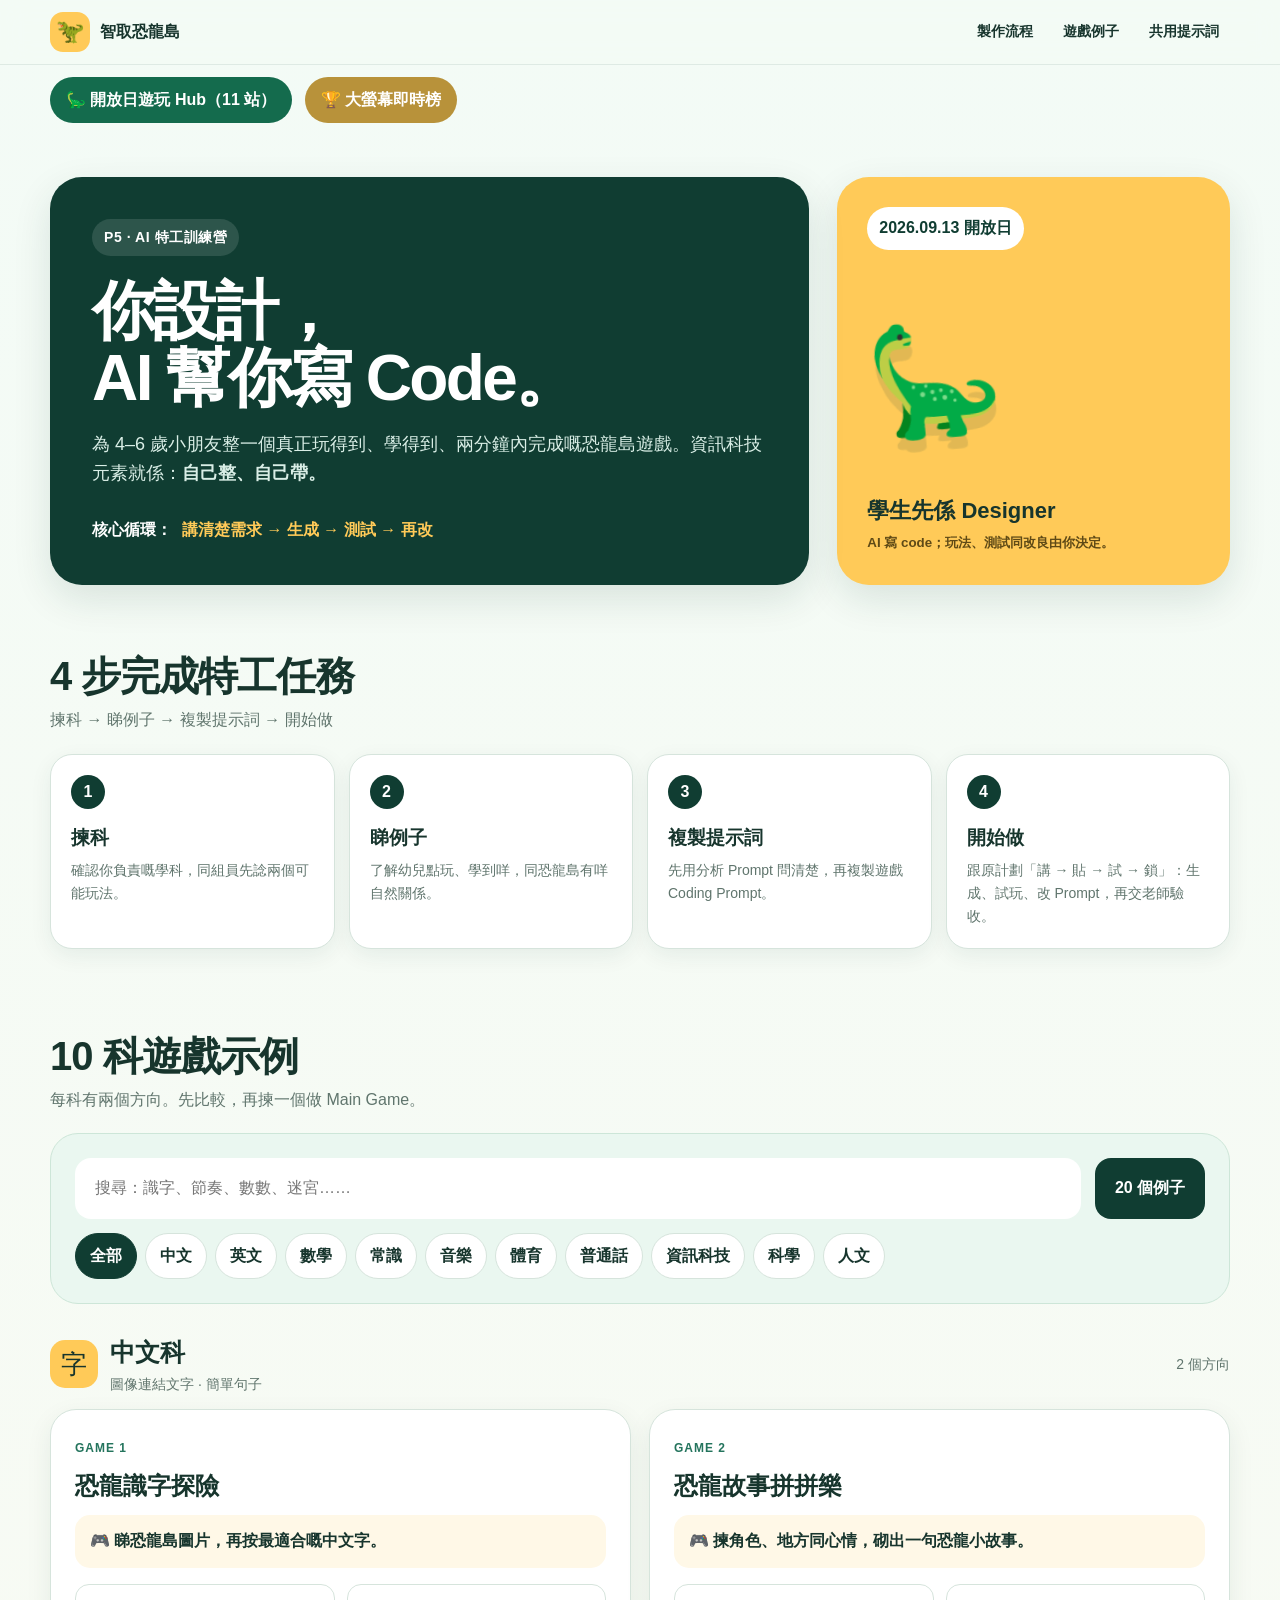
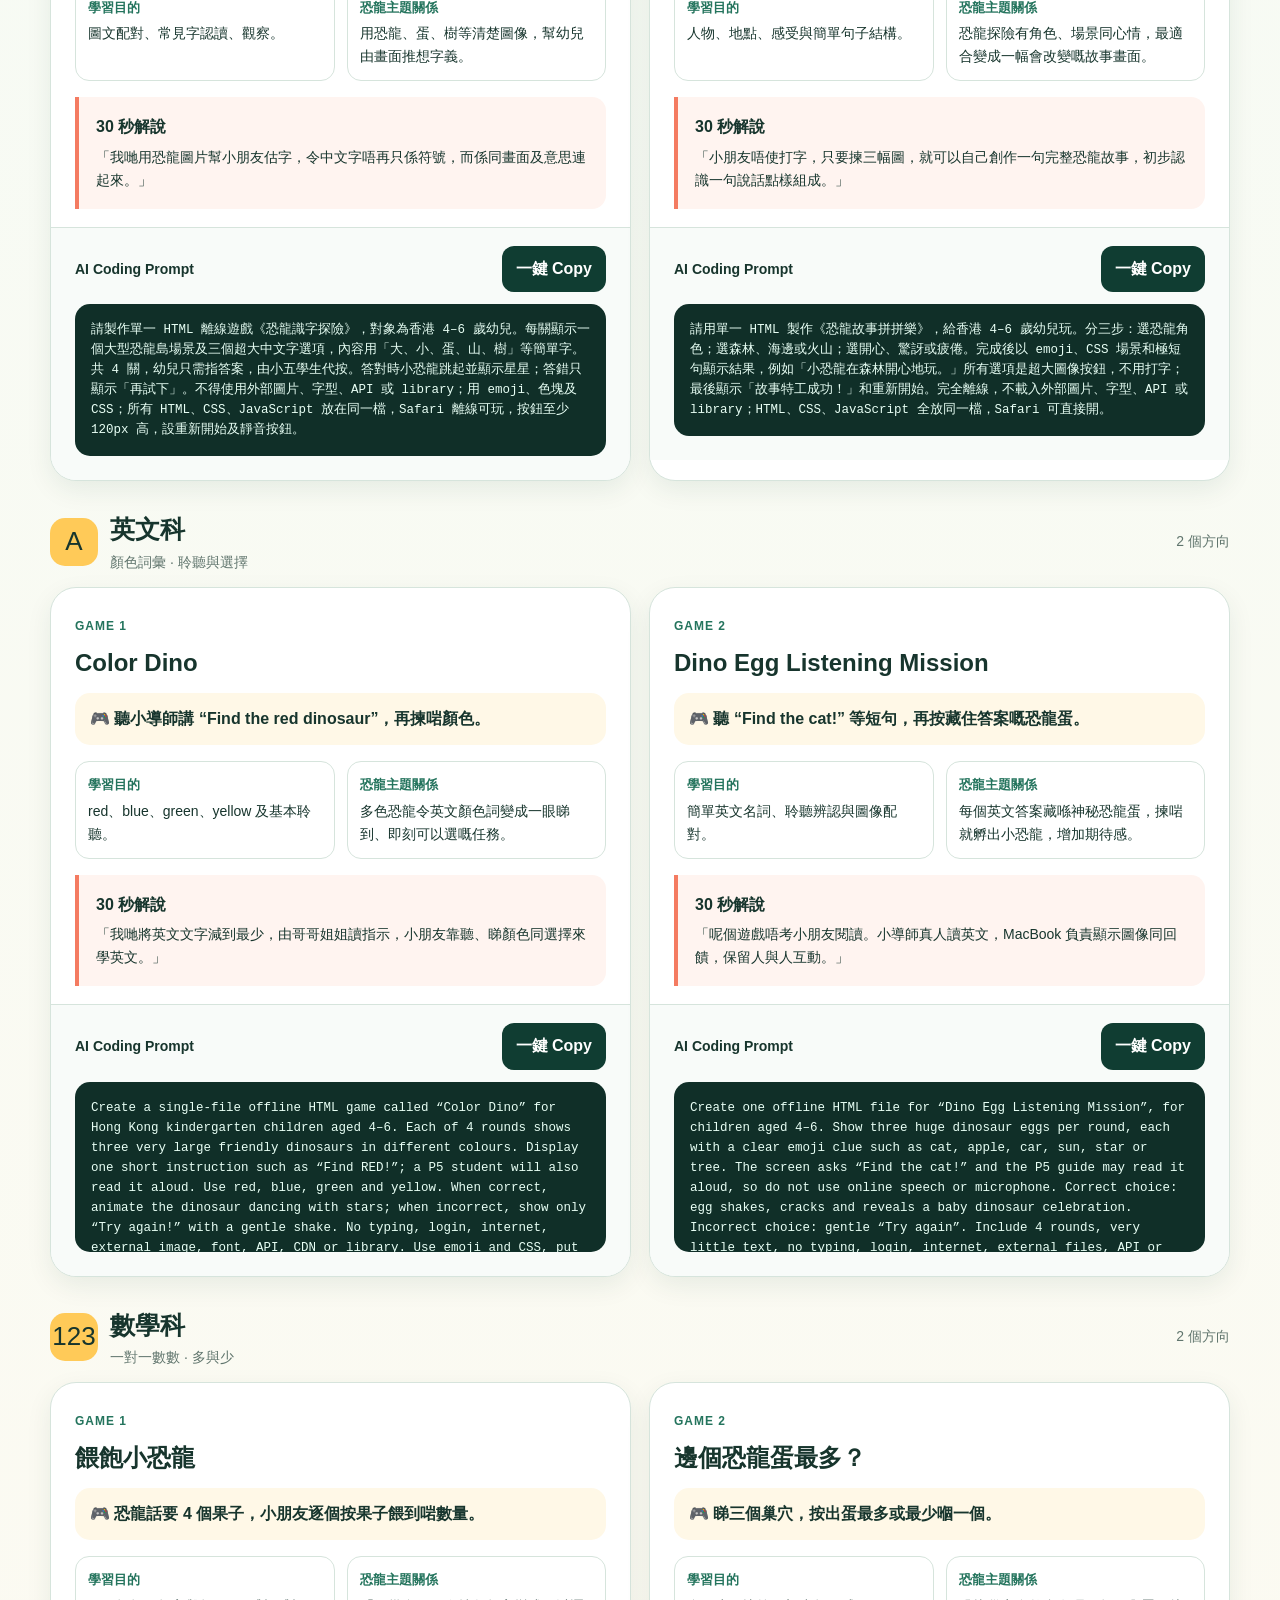
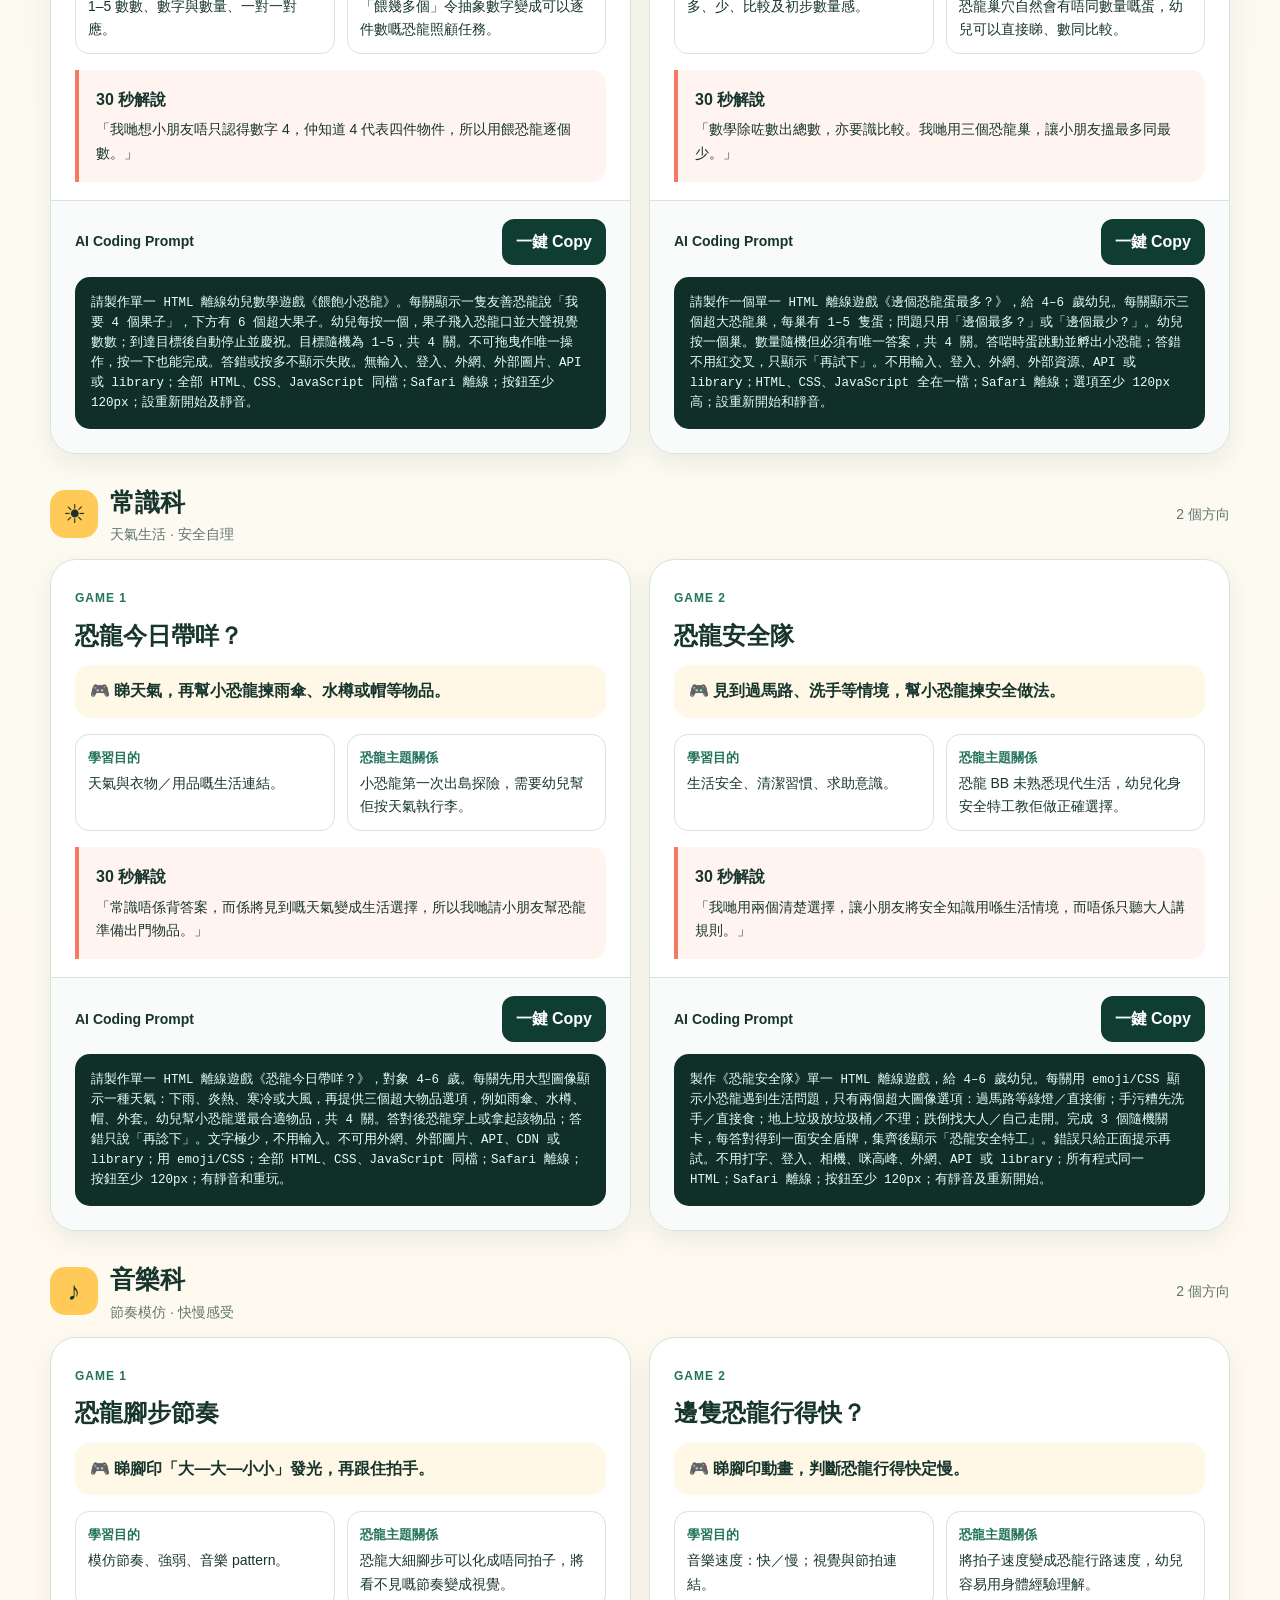
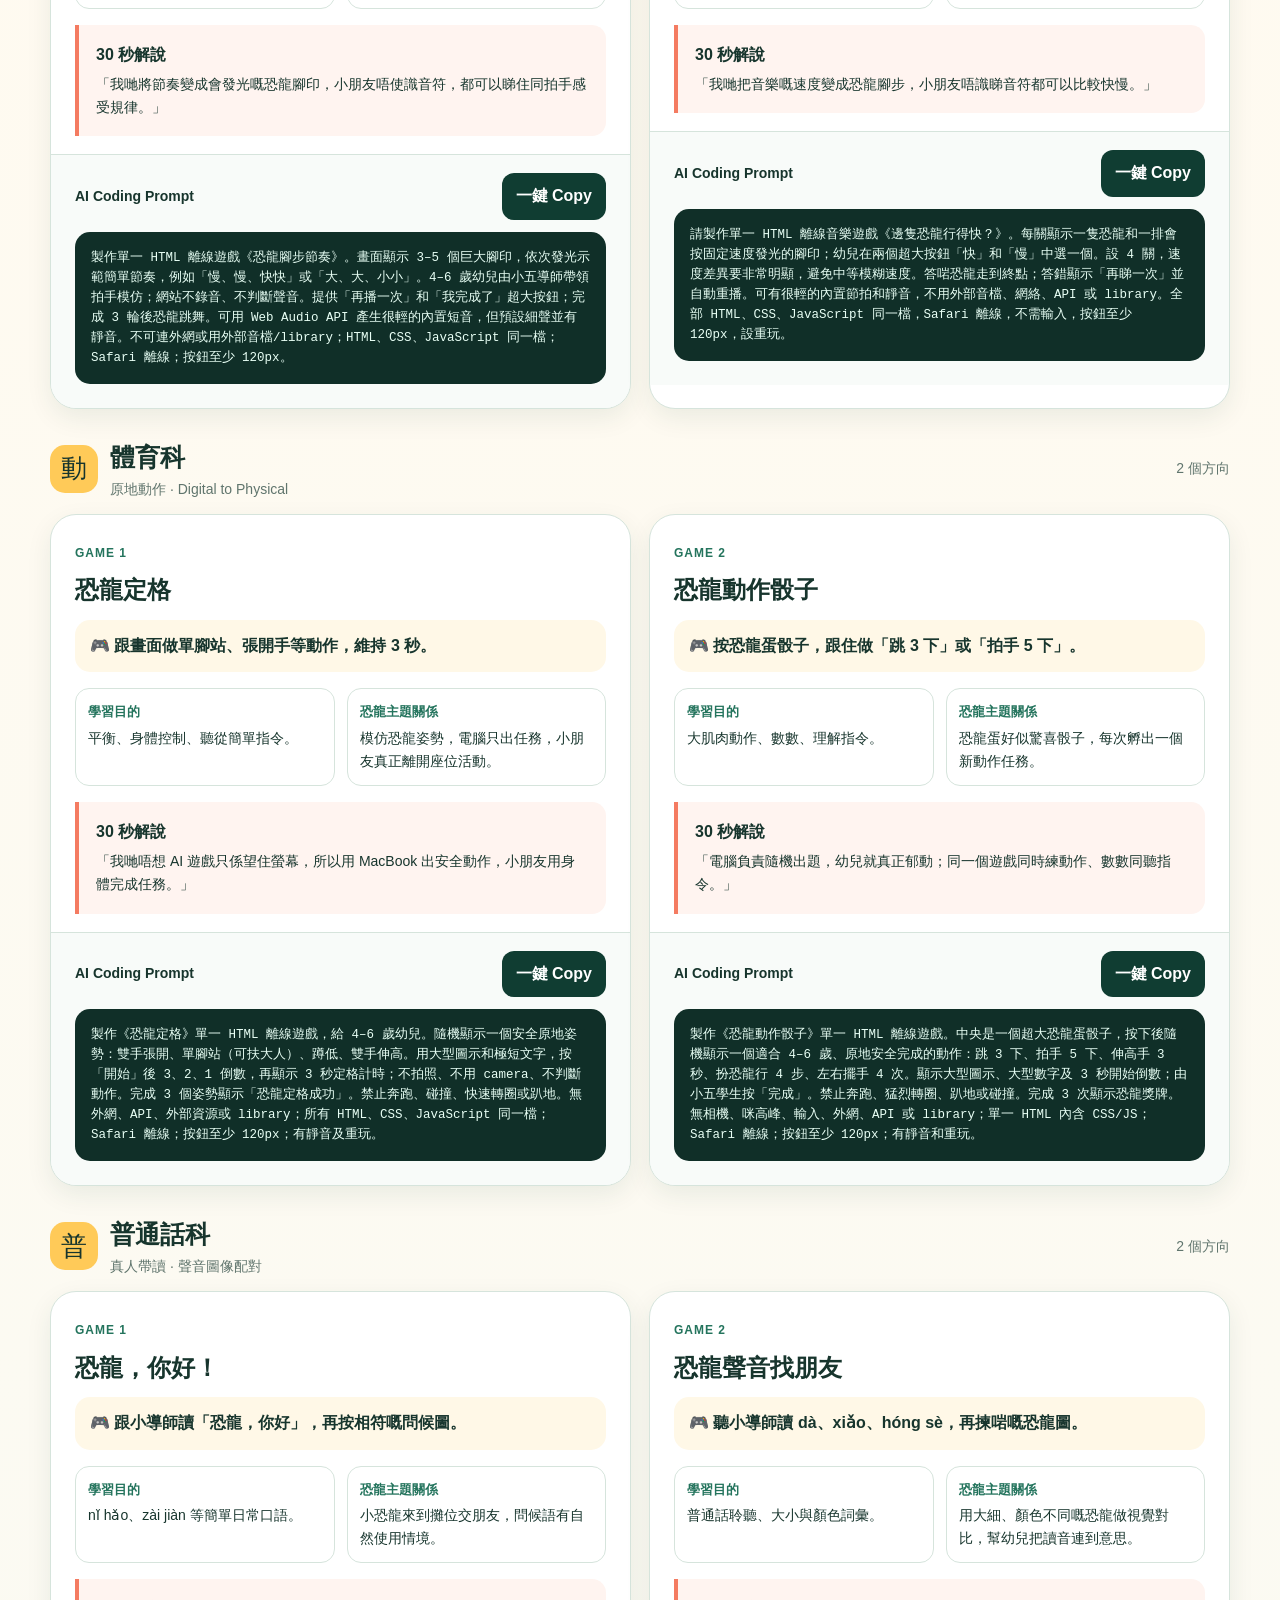
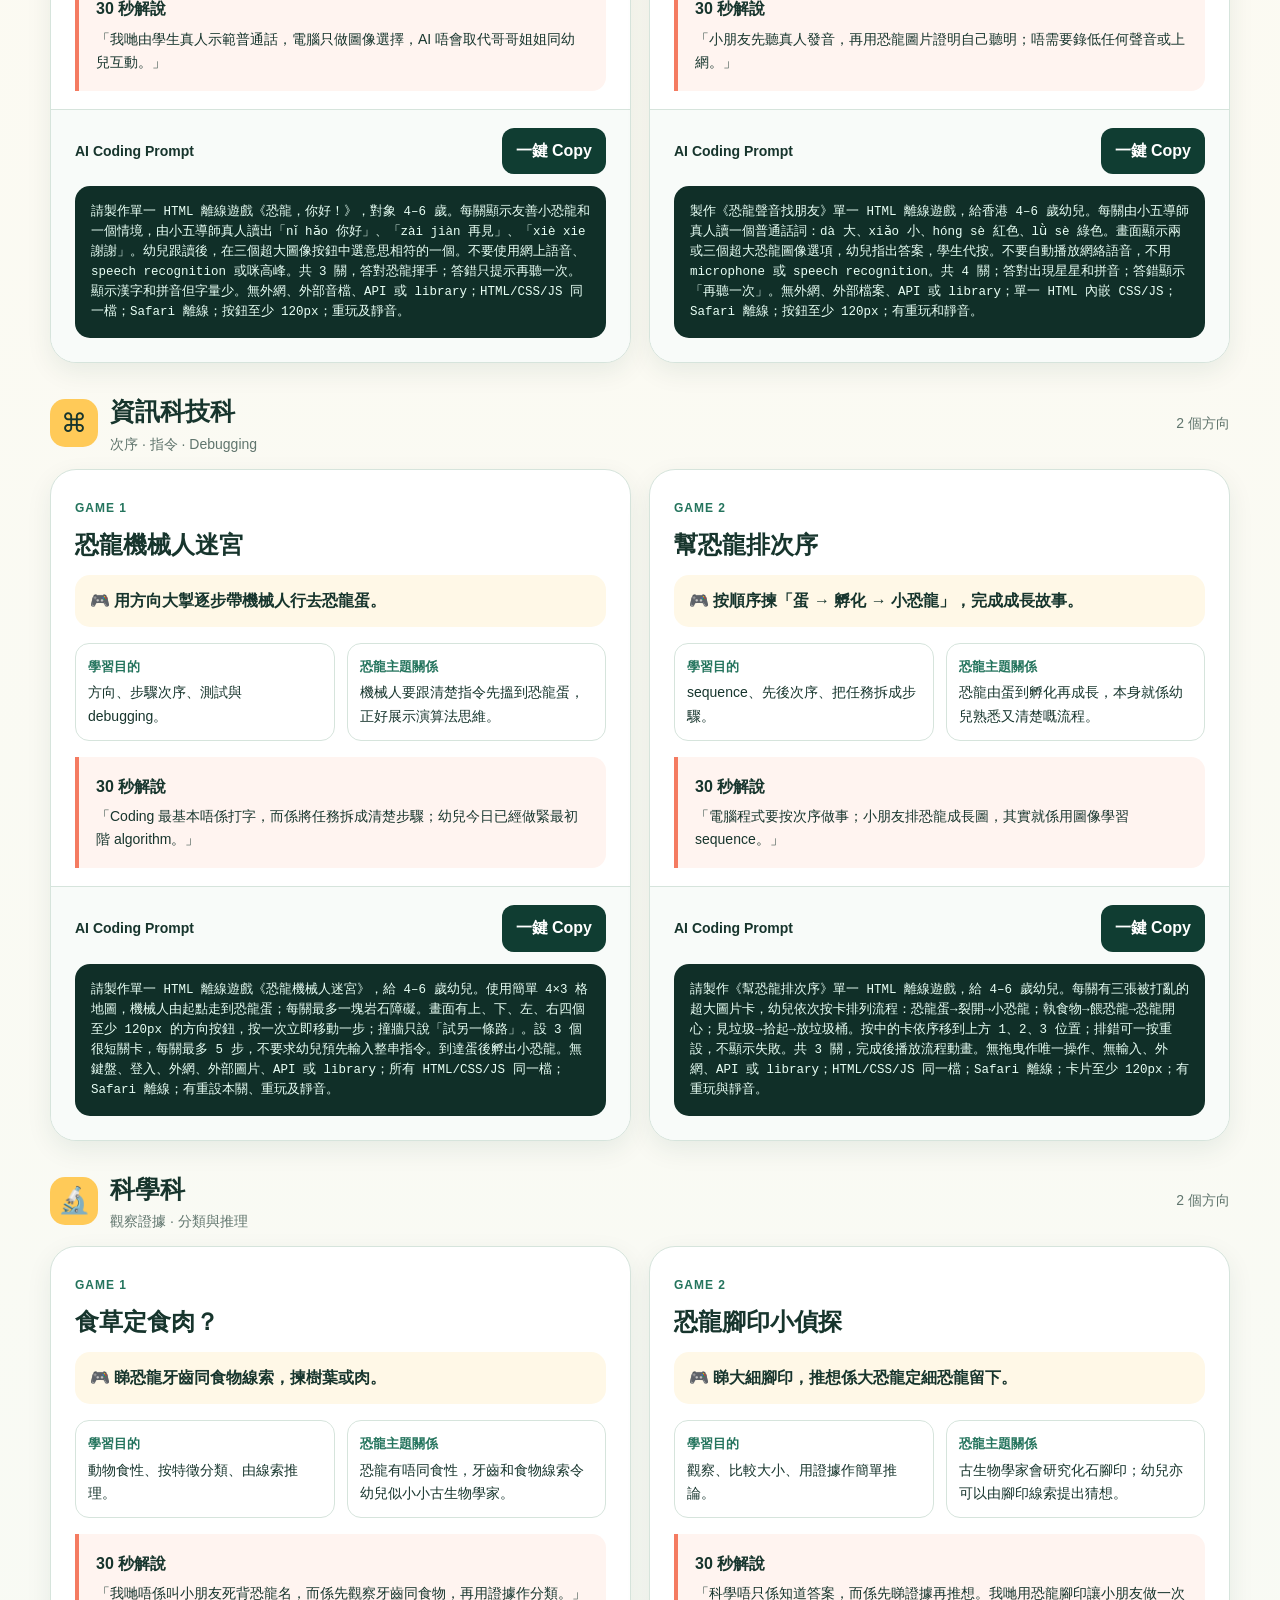
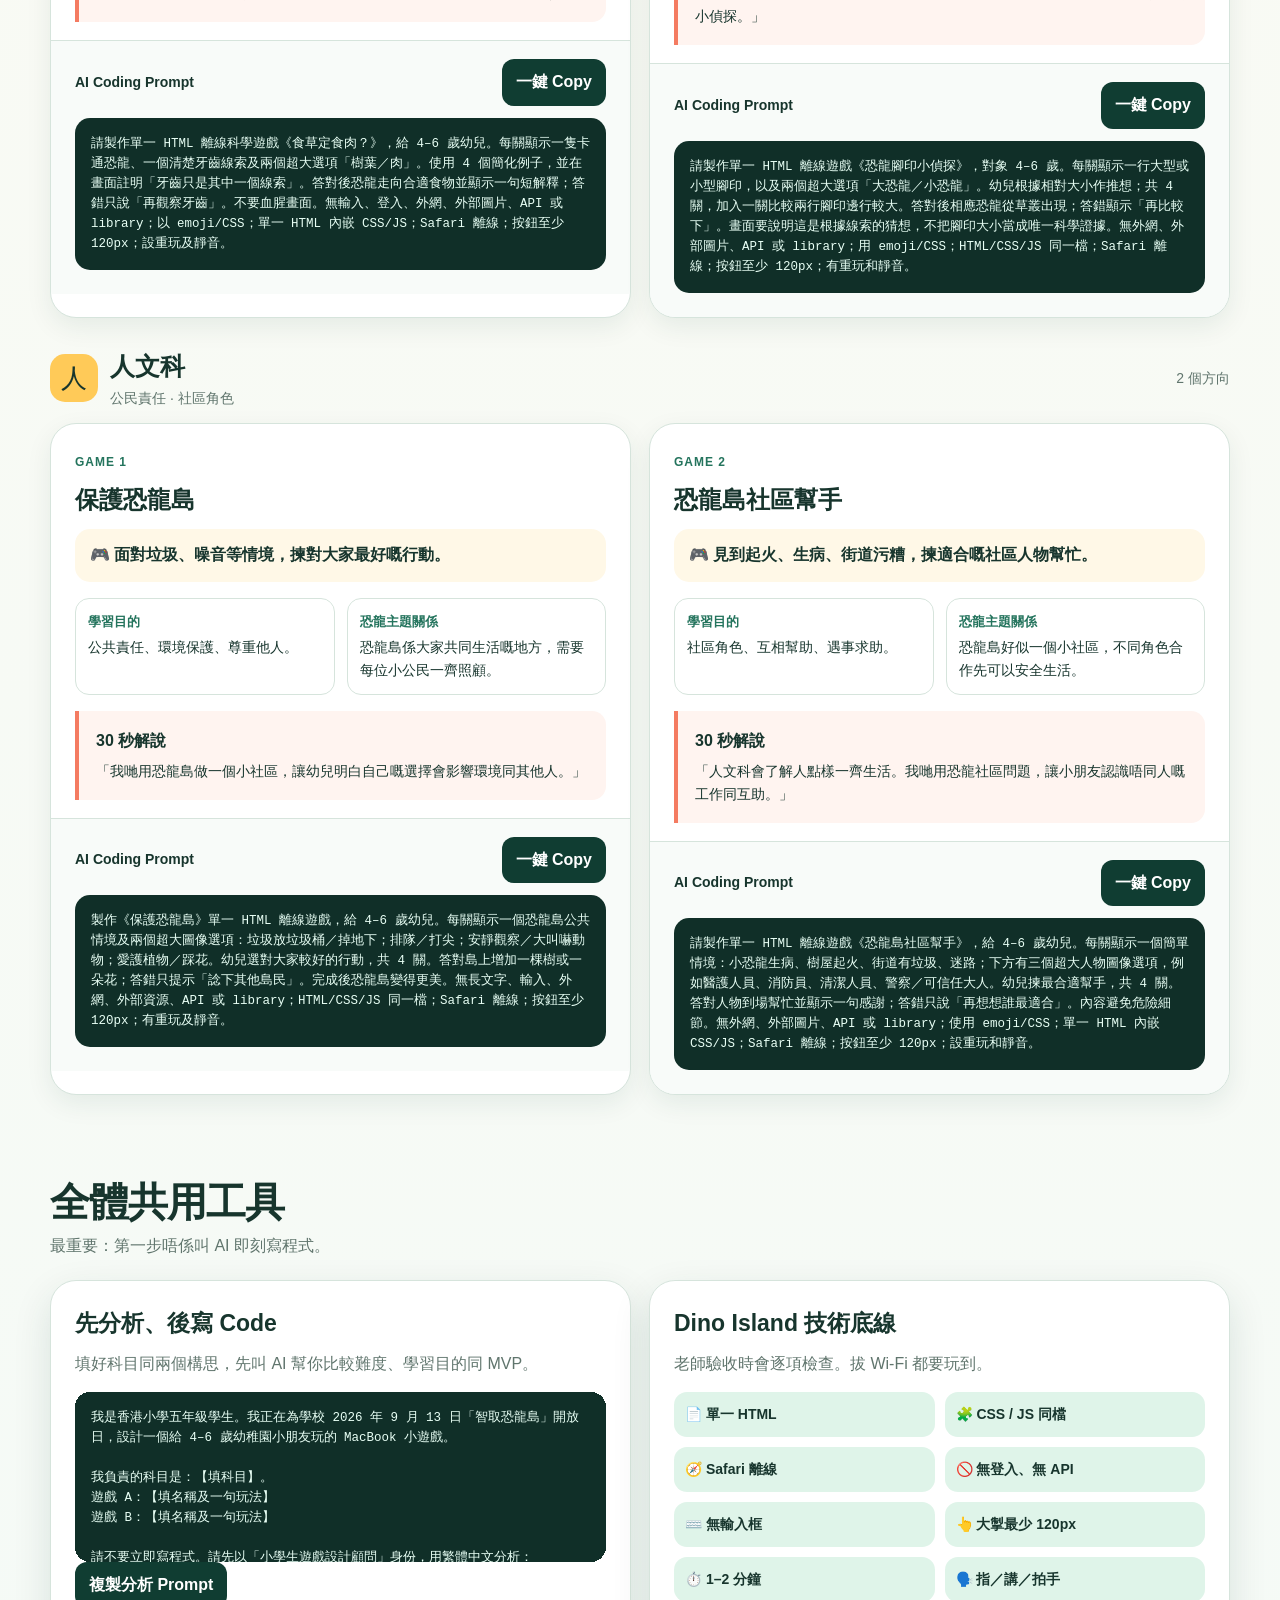
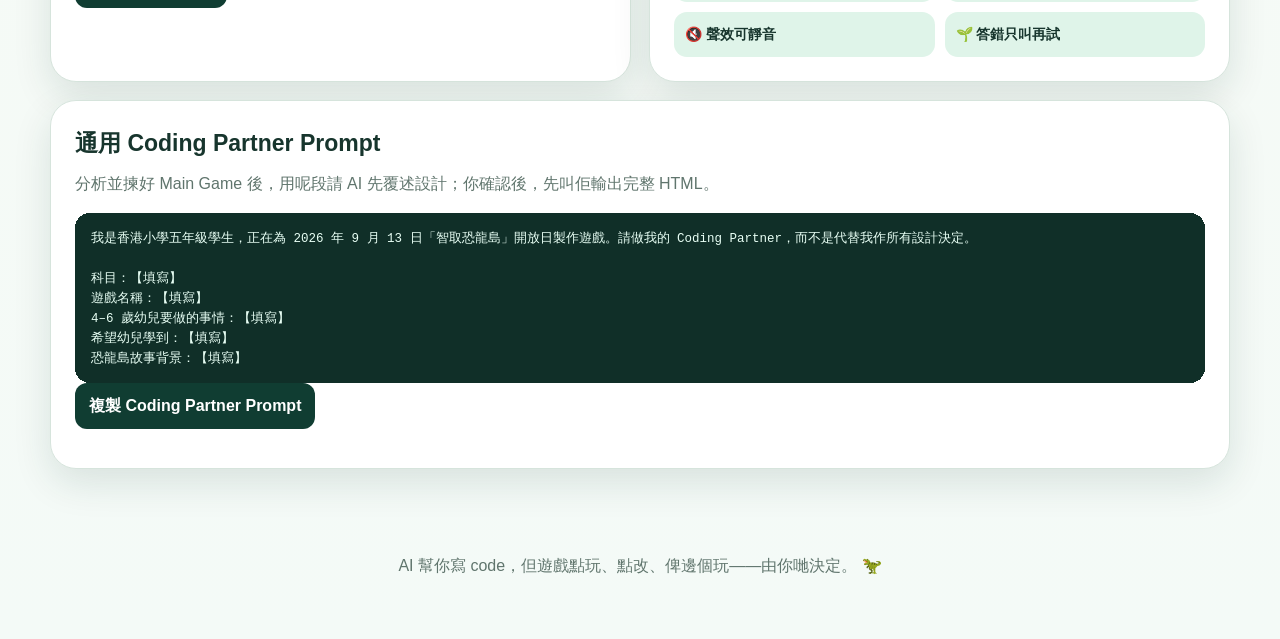
==== commit 72b81e8a: "chore: 指南首頁加 Hub／即時榜入口" ====
--- a/index.html
+++ b/index.html
@@ -24,6 +24,8 @@
   <a class="skip" href="#subjects">跳到科目</a>
   <header class="topbar"><div class="wrap"><div class="brand"><span class="brand-mark">🦖</span><span>智取恐龍島</span></div><nav class="mini-nav" aria-label="頁面導覽"><a href="#flow">製作流程</a><a href="#subjects">遊戲例子</a><a href="#prompts">共用提示詞</a></nav></div></header>
   <main>
+  <div class="wrap" style="padding:12px 0 0"><a href="hub/" style="display:inline-flex;align-items:center;gap:8px;background:#146b4d;color:#fff;text-decoration:none;font-weight:900;padding:10px 16px;border-radius:99px">🦕 開放日遊玩 Hub（11 站）</a> <a href="board/" style="display:inline-flex;align-items:center;gap:8px;background:#b8923a;color:#fff;text-decoration:none;font-weight:900;padding:10px 16px;border-radius:99px;margin-left:8px">🏆 大螢幕即時榜</a></div>
+
     <section class="hero"><div class="wrap hero-grid"><div class="hero-main"><span class="eyebrow">P5 · AI 特工訓練營</span><h1>你設計，<br>AI 幫你寫 Code。</h1><p>為 4–6 歲小朋友整一個真正玩得到、學得到、兩分鐘內完成嘅恐龍島遊戲。資訊科技元素就係：<strong>自己整、自己帶。</strong></p><div class="hero-note">核心循環：<b>講清楚需求 → 生成 → 測試 → 再改</b></div></div><aside class="hero-art"><span class="date-pill">2026.09.13 開放日</span><div class="dino" aria-hidden="true">🦕</div><div><strong>學生先係 Designer</strong><br><small>AI 寫 code；玩法、測試同改良由你決定。</small></div></aside></div></section>
     <section class="section" id="flow"><div class="wrap"><div class="section-head"><div><h2>4 步完成特工任務</h2><p class="section-lead">揀科 → 睇例子 → 複製提示詞 → 開始做</p></div></div><div class="flow"><article class="step"><span class="step-num">1</span><h3>揀科</h3><p>確認你負責嘅學科，同組員先諗兩個可能玩法。</p></article><article class="step"><span class="step-num">2</span><h3>睇例子</h3><p>了解幼兒點玩、學到咩，同恐龍島有咩自然關係。</p></article><article class="step"><span class="step-num">3</span><h3>複製提示詞</h3><p>先用分析 Prompt 問清楚，再複製遊戲 Coding Prompt。</p></article><article class="step"><span class="step-num">4</span><h3>開始做</h3><p>跟原計劃「講 → 貼 → 試 → 鎖」：生成、試玩、改 Prompt，再交老師驗收。</p></article></div></div></section>
     <section class="section" id="subjects"><div class="wrap"><div class="section-head"><div><h2>10 科遊戲示例</h2><p class="section-lead">每科有兩個方向。先比較，再揀一個做 Main Game。</p></div></div><div class="toolbox"><div class="filters"><label><span class="skip">搜尋遊戲</span><input id="search" class="search" type="search" placeholder="搜尋：識字、節奏、數數、迷宮……"></label><div class="count" id="count">2 個例子</div></div><div class="filter-row" id="filters"><button class="filter active" data-subject="all">全部</button><button class="filter" data-subject="中文">中文</button><button class="filter" data-subject="英文">英文</button><button class="filter" data-subject="數學">數學</button><button class="filter" data-subject="常識">常識</button><button class="filter" data-subject="音樂">音樂</button><button class="filter" data-subject="體育">體育</button><button class="filter" data-subject="普通話">普通話</button><button class="filter" data-subject="資訊科技">資訊科技</button><button class="filter" data-subject="科學">科學</button><button class="filter" data-subject="人文">人文</button></div></div><div id="subjectList"></div><div class="empty" id="empty">搵唔到相符遊戲，試下另一個關鍵字。</div></div></section>
